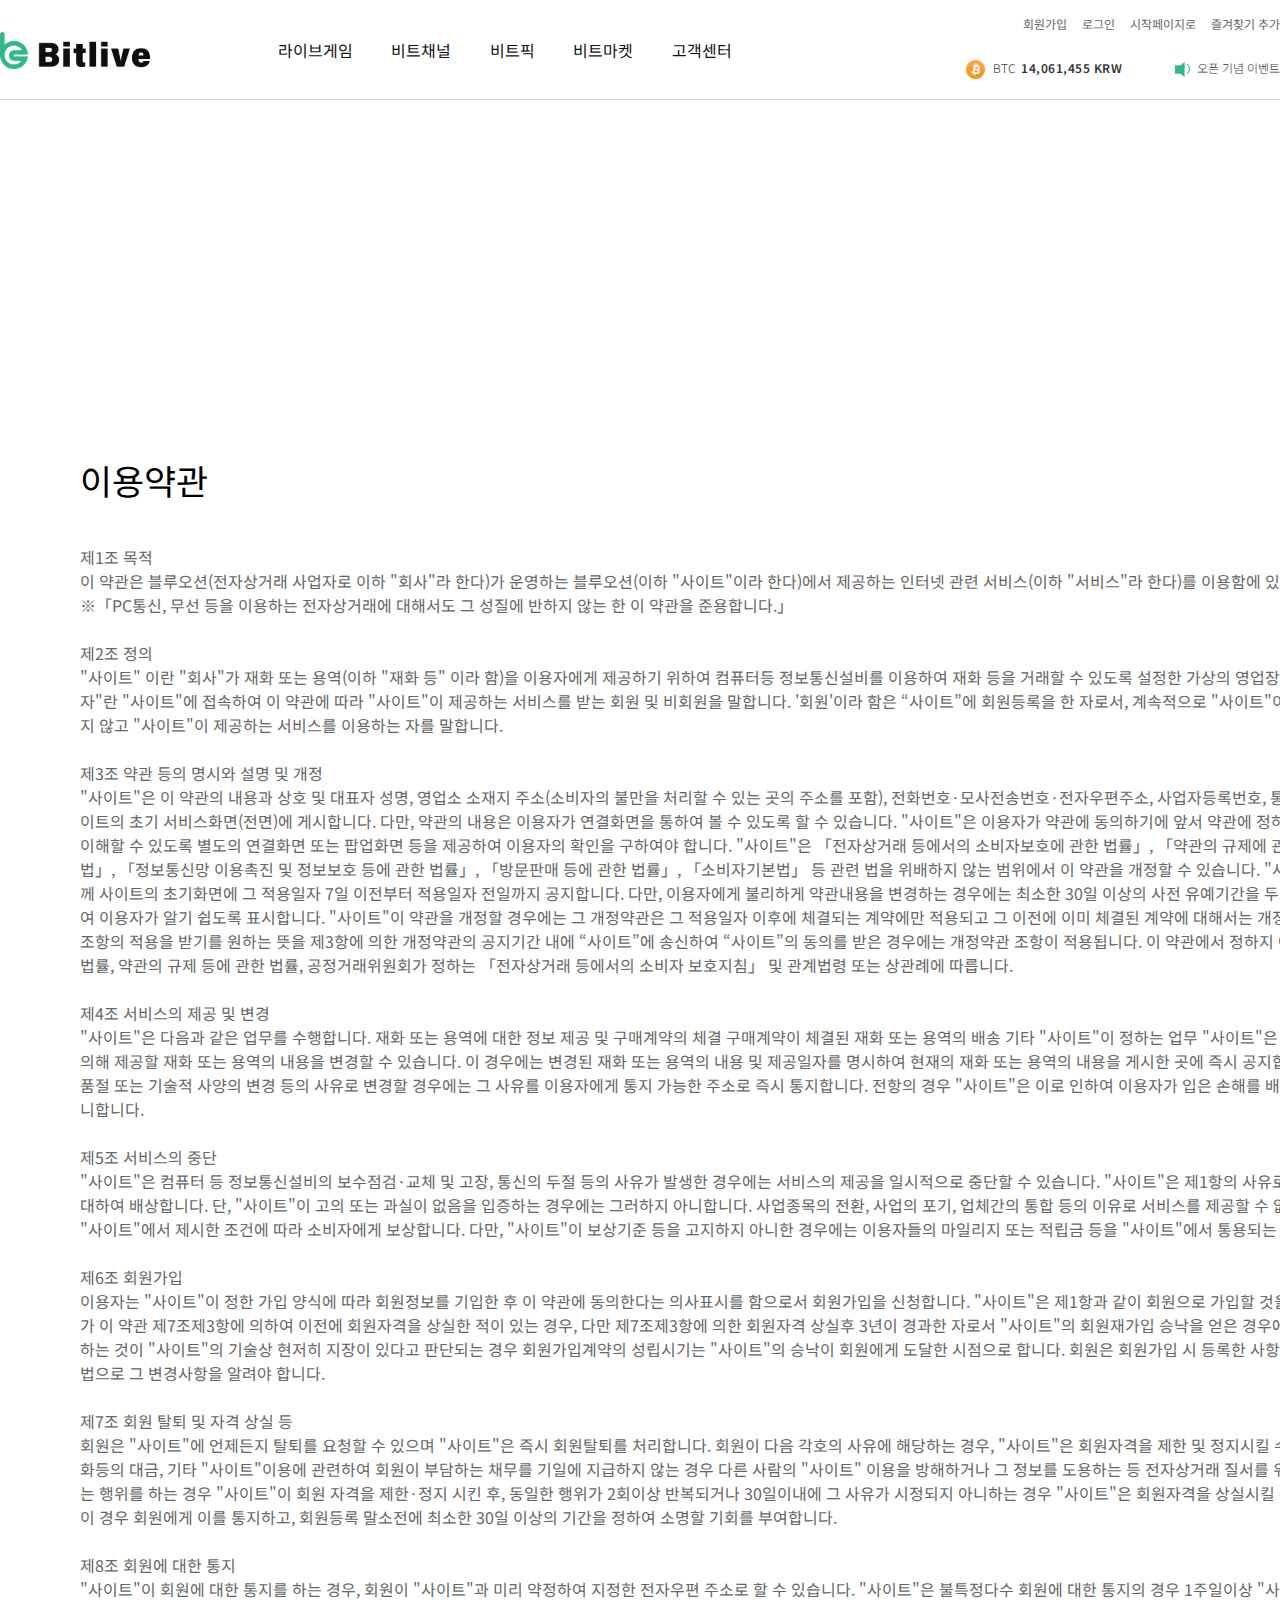
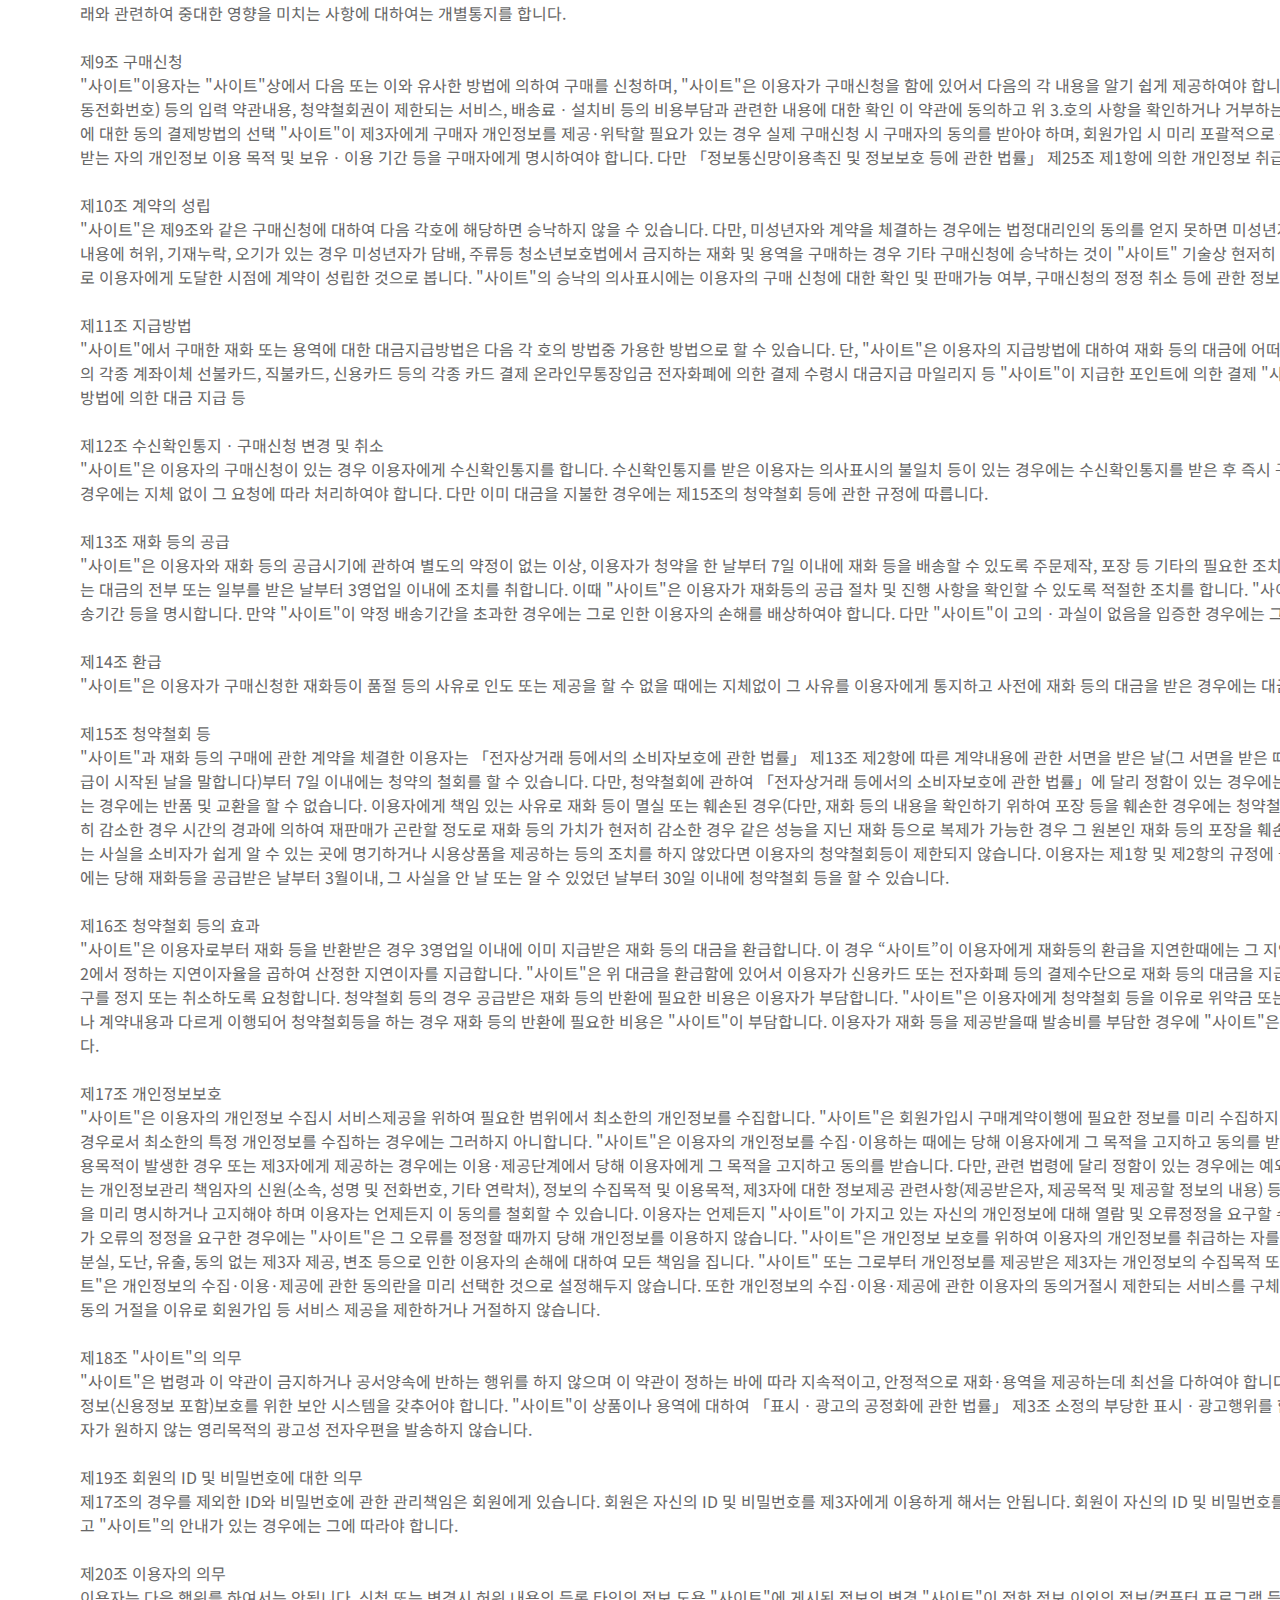
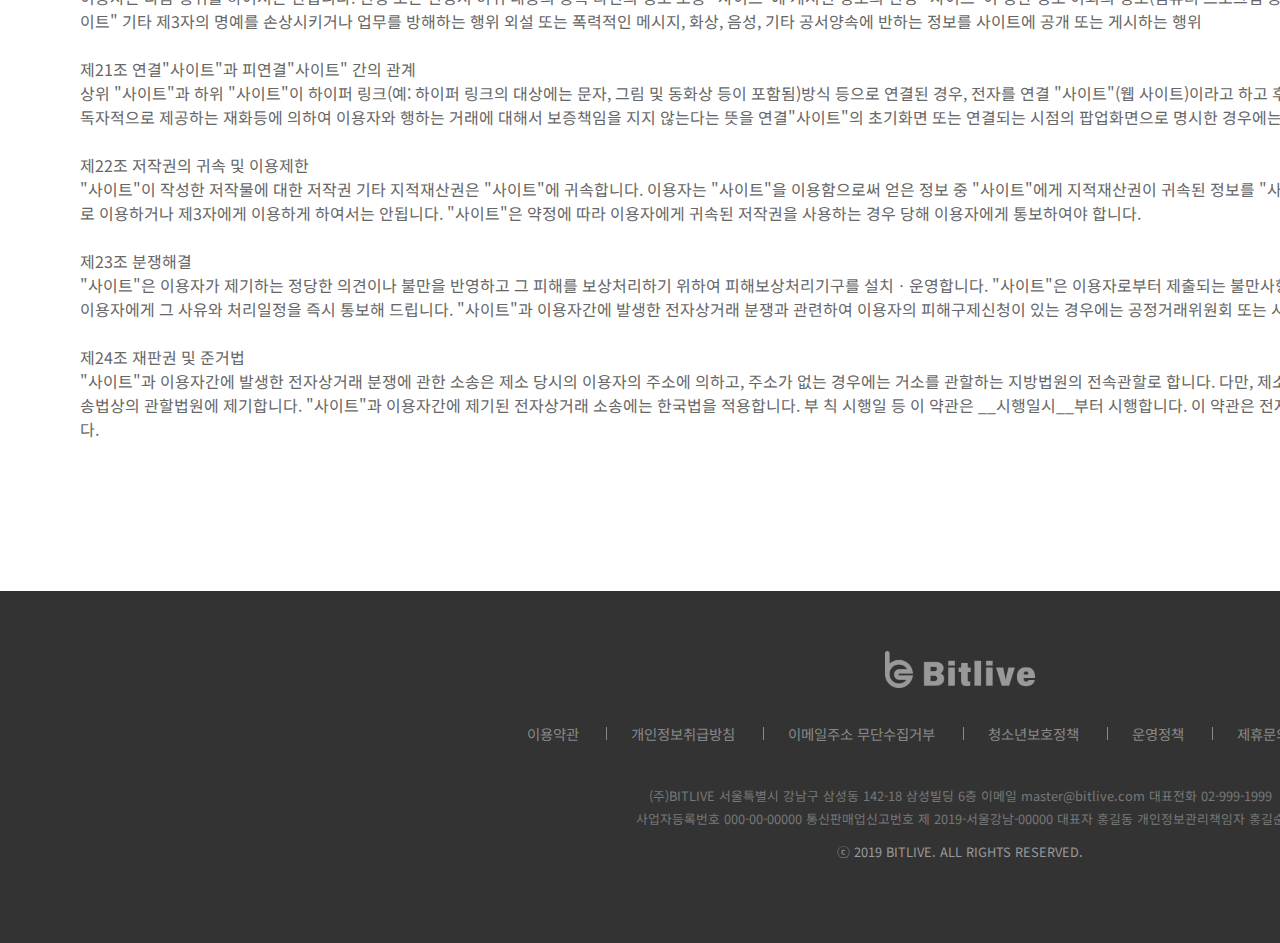
==== sub/term_of_service.html @ e27bcdc2 "add all sub page" ====
<!DOCTYPE html>
<html lang="ko">
<head>
    <meta charset="UTF-8">
    <meta name="viewport" content="width=device-width, initial-scale=1.0">
    <meta http-equiv="X-UA-Compatible" content="ie=edge">
    <title>Bitlive</title>
    <link rel="stylesheet" href="../css/reset.css">
    <link rel="stylesheet" href="../css/style.css">
    <link href="https://fonts.googleapis.com/css?family=Noto+Sans+KR:300,400,500,700,900&display=swap" rel="stylesheet">
    <script src="../js/jquery-3.3.1.min.js"></script>
    <script type="text/javascript" src="../js/slick/slick.min.js"></script>
</head>
<body>
    <div id="wrap">
        <aside>
            <a href="#" class="naver"><img src="../img/ic_naver.png" alt="네이버 카페">공식 카페</a>
            <a href="#" class="youtube"><img src="../img/ic_youtube.png" alt="유튜브">공식 유튜브</a>
            <a href="#" class="kakao"><img src="../img/ic_kakao.png" alt="카카오 플러스 친구">플러스 친구</a>
        </aside>
        <article class="visual sub-visual">
            <div class="header-fix">
                <div class="contents">
                    <header>
                        <div class="header-top clearfix">
                            <div class="gnb-area">
                                <ul>
                                    <li>
                                        <input type="text" placeholder="Search">
                                        <button type="button">
                                            <span class="blind">검색하기</span>
                                        </button>
                                    </li>
                                    <li>
                                        <a href="#">회원가입</a>
                                    </li>
                                    <li>
                                        <a href="#">로그인</a>
                                    </li>
                                    <li>
                                        <a href="#">시작페이지로</a>
                                    </li>
                                    <li>
                                        <a href="#">즐겨찾기 추가</a>
                                    </li>
                                </ul>
                            </div>
                        </div>
                        <div class="clearfix">
                            <h1 class="logo">
                                <a href="#"><span class="blind">Bitlive logo</span></a>
                            </h1>
                            <nav>
                                <ul class="nav-wrap">
                                    <li class="nav-list"> 
                                        <a href="#">라이브게임</a>
                                    </li>
                                    <li class="nav-list">
                                        <a href="#">비트채널</a>
                                    </li>
                                    <li class="nav-list">
                                        <a href="#">비트픽</a>
                                    </li>
                                    <li class="nav-list">
                                        <a href="#">비트마켓</a>
                                    </li>
                                    <li class="nav-list">
                                        <a href="#">고객센터</a>
                                    </li>
                                </ul>
                            </nav>
                            <div class="notice-area">
                                <span>BTC<b>14,061,455 KRW</b></span>
                                <a href="#">오픈 기념 이벤트</a>
                            </div>
                        </div>
                    </header>
                </div>
            </div>
            <h3>이용약관</h3>
        </article>
        <article class="container-btm term-of-service">
            <div class="contents">
                <h3>이용약관</h3>
                <p>
                    <span>
                        제1조 목적
                        <br/> 
                        이 약관은 블루오션(전자상거래 사업자로 이하 "회사"라 한다)가 운영하는 블루오션(이하 "사이트"이라 한다)에서 제공하는 인터넷 관련 서비스(이하 "서비스"라 한다)를 이용함에 있어 사이버 사이트과 이용자의 권리·의무 및 책임사항을 규정함을 목적으로 합니다. 
                        ※「PC통신, 무선 등을 이용하는 전자상거래에 대해서도 그 성질에 반하지 않는 한 이 약관을 준용합니다.」
                        <br/>
                        <br/>
                        제2조 정의
                        <br/> 
                        "사이트" 이란 "회사"가 재화 또는 용역(이하 "재화 등" 이라 함)을 이용자에게 제공하기 위하여 컴퓨터등 정보통신설비를 이용하여 재화 등을 거래할 수 있도록 설정한 가상의 영업장을 말하며, 아울러 사이버사이트을 운영하는 사업자의 의미로도 사용합니다. "이용자"란 "사이트"에 접속하여 이 약관에 따라 "사이트"이 제공하는 서비스를 받는 회원 및 비회원을 말합니다. '회원'이라 함은 “사이트”에 회원등록을 한 자로서, 계속적으로 "사이트"이 제공하는 서비스를 이용할 수 있는 자를 말합니다. '비회원'이라 함은 회원에 가입하지 않고  "사이트"이 제공하는 서비스를 이용하는 자를 말합니다. 
                        <br/>
                        <br/>
                        제3조 약관 등의 명시와 설명 및 개정 
                        <br/> 
                        "사이트"은 이 약관의 내용과 상호 및 대표자 성명, 영업소 소재지 주소(소비자의 불만을 처리할 수 있는 곳의 주소를 포함), 전화번호·모사전송번호·전자우편주소, 사업자등록번호, 통신판매업 신고번호, 개인정보관리책임자 등을 이용자가 쉽게 알 수 있도록 사이버사이트의 초기 서비스화면(전면)에 게시합니다. 다만, 약관의 내용은 이용자가 연결화면을 통하여 볼 수 있도록 할 수 있습니다. "사이트"은 이용자가 약관에 동의하기에 앞서 약관에 정하여져 있는 내용 중 청약철회·배송책임·환불조건 등과 같은 중요한 내용을 이용자가 이해할 수 있도록 별도의 연결화면 또는 팝업화면 등을 제공하여 이용자의 확인을 구하여야 합니다. "사이트"은 「전자상거래 등에서의 소비자보호에 관한 법률」, 「약관의 규제에 관한 법률」, 「전자문서 및 전자거래기본법」, 「전자금융거래법」, 「전자서명법」, 「정보통신망 이용촉진 및 정보보호 등에 관한 법률」, 「방문판매 등에 관한 법률」, 「소비자기본법」 등 관련 법을 위배하지 않는 범위에서 이 약관을 개정할 수 있습니다. "사이트"이 약관을 개정할 경우에는 적용일자 및 개정사유를 명시하여 현행약관과 함께 사이트의 초기화면에 그 적용일자 7일 이전부터 적용일자 전일까지 공지합니다. 다만, 이용자에게 불리하게 약관내용을 변경하는 경우에는 최소한 30일 이상의 사전 유예기간을 두고 공지합니다. 이 경우 "사이트“은 개정 전 내용과 개정 후 내용을 명확하게 비교하여 이용자가 알기 쉽도록 표시합니다. "사이트"이 약관을 개정할 경우에는 그 개정약관은 그 적용일자 이후에 체결되는 계약에만 적용되고 그 이전에 이미 체결된 계약에 대해서는 개정 전의 약관조항이 그대로 적용됩니다. 다만 이미 계약을 체결한 이용자가 개정약관 조항의 적용을 받기를 원하는 뜻을 제3항에 의한 개정약관의 공지기간 내에 “사이트”에 송신하여 “사이트”의 동의를 받은 경우에는 개정약관 조항이 적용됩니다. 이 약관에서 정하지 아니한 사항과 이 약관의 해석에 관하여는 전자상거래 등에서의 소비자보호에 관한 법률, 약관의 규제 등에 관한 법률, 공정거래위원회가 정하는 「전자상거래 등에서의 소비자 보호지침」 및 관계법령 또는 상관례에 따릅니다. 
                        <br/>
                        <br/>
                        제4조 서비스의 제공 및 변경 
                        <br/> 
                        "사이트"은 다음과 같은 업무를 수행합니다. 재화 또는 용역에 대한 정보 제공 및 구매계약의 체결 구매계약이 체결된 재화 또는 용역의 배송 기타 "사이트"이 정하는 업무 "사이트"은 재화 또는 용역의 품절 또는 기술적 사양의 변경 등의 경우에는 장차 체결되는 계약에 의해 제공할 재화 또는 용역의 내용을 변경할 수 있습니다. 이 경우에는 변경된 재화 또는 용역의 내용 및 제공일자를 명시하여 현재의 재화 또는 용역의 내용을 게시한 곳에 즉시 공지합니다. "사이트"이 제공하기로 이용자와 계약을 체결한 서비스의 내용을 재화 등의 품절 또는 기술적 사양의 변경 등의 사유로 변경할 경우에는 그 사유를 이용자에게 통지 가능한 주소로 즉시 통지합니다. 전항의 경우 "사이트"은 이로 인하여 이용자가 입은 손해를 배상합니다. 다만, "사이트"이 고의 또는 과실이 없음을 입증하는 경우에는 그러하지 아니합니다. 
                        <br/>
                        <br/>
                        제5조 서비스의 중단 
                        <br/> 
                        "사이트"은 컴퓨터 등 정보통신설비의 보수점검·교체 및 고장, 통신의 두절 등의 사유가 발생한 경우에는 서비스의 제공을 일시적으로 중단할 수 있습니다. "사이트"은 제1항의 사유로 서비스의 제공이 일시적으로 중단됨으로 인하여 이용자 또는 제3자가 입은 손해에 대하여 배상합니다. 단, "사이트"이 고의 또는 과실이 없음을 입증하는 경우에는 그러하지 아니합니다. 사업종목의 전환, 사업의 포기, 업체간의 통합 등의 이유로 서비스를 제공할 수 없게 되는 경우에는 "사이트"은 제8조에 정한 방법으로 이용자에게 통지하고 당초 "사이트"에서 제시한 조건에 따라 소비자에게 보상합니다. 다만, "사이트"이 보상기준 등을 고지하지 아니한 경우에는 이용자들의 마일리지 또는 적립금 등을 "사이트"에서 통용되는 통화가치에 상응하는 현물 또는 현금으로 이용자에게 지급합니다. 
                        <br/>
                        <br/>
                        제6조 회원가입 
                        <br/> 
                        이용자는 "사이트"이 정한 가입 양식에 따라 회원정보를 기입한 후 이 약관에 동의한다는 의사표시를 함으로서 회원가입을 신청합니다. "사이트"은 제1항과 같이 회원으로 가입할 것을 신청한 이용자 중 다음 각호에 해당하지 않는 한 회원으로 등록합니다. 가입신청자가 이 약관 제7조제3항에 의하여 이전에 회원자격을 상실한 적이 있는 경우, 다만 제7조제3항에 의한 회원자격 상실후 3년이 경과한 자로서 "사이트"의 회원재가입 승낙을 얻은 경우에는 예외로 한다. 등록 내용에 허위, 기재누락, 오기가 있는 경우 기타 회원으로 등록하는 것이 "사이트"의 기술상 현저히 지장이 있다고 판단되는 경우 회원가입계약의 성립시기는 "사이트"의 승낙이 회원에게 도달한 시점으로 합니다. 회원은 회원가입 시 등록한 사항에 변경이 있는 경우, 상당한 기간 이내에 "사이트"에 대하여 회원정보 수정 등의 방법으로 그 변경사항을 알려야 합니다. 
                        <br/>
                        <br/>
                        제7조 회원 탈퇴 및 자격 상실 등 
                        <br/> 
                        회원은 "사이트"에 언제든지 탈퇴를 요청할 수 있으며 "사이트"은 즉시 회원탈퇴를 처리합니다. 회원이 다음 각호의 사유에 해당하는 경우, "사이트"은 회원자격을 제한 및 정지시킬 수 있습니다. 가입 신청시에 허위 내용을 등록한 경우 "사이트"을 이용하여 구입한 재화등의 대금, 기타 "사이트"이용에 관련하여 회원이 부담하는 채무를 기일에 지급하지 않는 경우 다른 사람의 "사이트" 이용을 방해하거나 그 정보를 도용하는 등 전자상거래 질서를 위협하는 경우 "사이트"을 이용하여 법령 또는 이 약관이 금지하거나 공서양속에 반하는 행위를 하는 경우 "사이트"이 회원 자격을 제한·정지 시킨 후, 동일한 행위가 2회이상 반복되거나 30일이내에 그 사유가 시정되지 아니하는 경우 "사이트"은 회원자격을 상실시킬 수 있습니다. "사이트"이 회원자격을 상실시키는 경우에는 회원등록을 말소합니다. 이 경우 회원에게 이를 통지하고, 회원등록 말소전에 최소한 30일 이상의 기간을 정하여 소명할 기회를 부여합니다. 
                        <br/>
                        <br/>
                        제8조 회원에 대한 통지 
                        <br/> 
                        "사이트"이 회원에 대한 통지를 하는 경우, 회원이 "사이트"과 미리 약정하여 지정한 전자우편 주소로 할 수 있습니다. "사이트"은 불특정다수 회원에 대한 통지의 경우 1주일이상 "사이트" 게시판에 게시함으로서 개별 통지에 갈음할 수 있습니다. 다만, 회원 본인의 거래와 관련하여 중대한 영향을 미치는 사항에 대하여는 개별통지를 합니다. 
                        <br/>
                        <br/>
                        제9조 구매신청
                        <br/> 
                        "사이트"이용자는 "사이트"상에서 다음 또는 이와 유사한 방법에 의하여 구매를 신청하며, "사이트"은 이용자가 구매신청을 함에 있어서 다음의 각 내용을 알기 쉽게 제공하여야 합니다. 재화 등의 검색 및 선택 받는 사람의 성명, 주소, 전화번호, 전자우편주소(또는 이동전화번호) 등의 입력 약관내용, 청약철회권이 제한되는 서비스, 배송료ㆍ설치비 등의 비용부담과 관련한 내용에 대한 확인 이 약관에 동의하고 위 3.호의 사항을 확인하거나 거부하는 표시 (예, 마우스 클릭) 재화 등의 구매신청 및 이에 관한 확인 또는 “사이트”의 확인에 대한 동의 결제방법의 선택 "사이트"이 제3자에게 구매자 개인정보를 제공·위탁할 필요가 있는 경우 실제 구매신청 시 구매자의 동의를 받아야 하며, 회원가입 시 미리 포괄적으로 동의를 받지 않습니다. 이 때 "사이트"은 제공되는 개인정보 항목, 제공받는 자, 제공받는 자의 개인정보 이용 목적 및 보유ㆍ이용 기간 등을 구매자에게 명시하여야 합니다. 다만 「정보통신망이용촉진 및 정보보호 등에 관한 법률」 제25조 제1항에 의한 개인정보 취급위탁의 경우 등 관련 법령에 달리 정함이 있는 경우에는 그에 따릅니다. 
                        <br/>
                        <br/>
                        제10조 계약의 성립 
                        <br/> 
                        "사이트"은 제9조와 같은 구매신청에 대하여 다음 각호에 해당하면 승낙하지 않을 수 있습니다. 다만, 미성년자와 계약을 체결하는 경우에는 법정대리인의 동의를 얻지 못하면 미성년자 본인 또는 법정대리인이 계약을 취소할 수 있다는 내용을 고지하여야 합니다. 신청 내용에 허위, 기재누락, 오기가 있는 경우 미성년자가 담배, 주류등 청소년보호법에서 금지하는 재화 및 용역을 구매하는 경우 기타 구매신청에 승낙하는 것이 "사이트" 기술상 현저히 지장이 있다고 판단하는 경우 "사이트"의 승낙이 제12조제1항의 수신확인통지형태로 이용자에게 도달한 시점에 계약이 성립한 것으로 봅니다. "사이트"의 승낙의 의사표시에는 이용자의 구매 신청에 대한 확인 및 판매가능 여부, 구매신청의 정정 취소 등에 관한 정보등을 포함하여야 합니다. 
                        <br/>
                        <br/>
                        제11조 지급방법 
                        <br/> 
                        "사이트"에서 구매한 재화 또는 용역에 대한 대금지급방법은 다음 각 호의 방법중 가용한 방법으로 할 수 있습니다. 단, "사이트"은 이용자의 지급방법에 대하여 재화 등의 대금에 어떠한 명목의 수수료도 추가하여 징수할 수 없습니다. 폰뱅킹, 인터넷뱅킹, 메일 뱅킹 등의 각종 계좌이체 선불카드, 직불카드, 신용카드 등의 각종 카드 결제 온라인무통장입금 전자화폐에 의한 결제 수령시 대금지급 마일리지 등 "사이트"이 지급한 포인트에 의한 결제 "사이트"과 계약을 맺었거나 "사이트"이 인정한 상품권에 의한 결제 기타 전자적 지급 방법에 의한 대금 지급 등 
                        <br/>
                        <br/>
                        제12조 수신확인통지ㆍ구매신청 변경 및 취소 
                        <br/> 
                        "사이트"은 이용자의 구매신청이 있는 경우 이용자에게 수신확인통지를 합니다. 수신확인통지를 받은 이용자는 의사표시의 불일치 등이 있는 경우에는 수신확인통지를 받은 후 즉시 구매신청 변경 및 취소를 요청할 수 있고 "사이트"은 배송 전에 이용자의 요청이 있는 경우에는 지체 없이 그 요청에 따라 처리하여야 합니다. 다만 이미 대금을 지불한 경우에는 제15조의 청약철회 등에 관한 규정에 따릅니다. 
                        <br/>
                        <br/>
                        제13조 재화 등의 공급 
                        <br/> 
                        "사이트"은 이용자와 재화 등의 공급시기에 관하여 별도의 약정이 없는 이상, 이용자가 청약을 한 날부터 7일 이내에 재화 등을 배송할 수 있도록 주문제작, 포장 등 기타의 필요한 조치를 취합니다. 다만, "사이트"이 이미 재화 등의 대금의 전부 또는 일부를 받은 경우에는 대금의 전부 또는 일부를 받은 날부터 3영업일 이내에 조치를 취합니다. 이때 "사이트"은 이용자가 재화등의 공급 절차 및 진행 사항을 확인할 수 있도록 적절한 조치를 합니다. "사이트"은 이용자가 구매한 재화에 대해 배송수단, 수단별 배송비용 부담자, 수단별 배송기간 등을 명시합니다. 만약 "사이트"이 약정 배송기간을 초과한 경우에는 그로 인한 이용자의 손해를 배상하여야 합니다. 다만 "사이트"이 고의ㆍ과실이 없음을 입증한 경우에는 그러하지 아니합니다. 
                        <br/>
                        <br/>
                        제14조 환급
                        <br/> 
                        "사이트"은 이용자가 구매신청한 재화등이 품절 등의 사유로 인도 또는 제공을 할 수 없을 때에는 지체없이 그 사유를 이용자에게 통지하고 사전에 재화 등의 대금을 받은 경우에는 대금을 받은 날부터 3영업일 이내에 환급하거나 환급에 필요한 조치를 취합니다. 
                        <br/>
                        <br/>
                        제15조 청약철회 등 
                        <br/> 
                        "사이트"과 재화 등의 구매에 관한 계약을 체결한 이용자는 「전자상거래 등에서의 소비자보호에 관한 법률」 제13조 제2항에 따른 계약내용에 관한 서면을 받은 날(그 서면을 받은 때보다 재화 등의 공급이 늦게 이루어진 경우에는 재화 등을 공급받거나 재화 등의 공급이 시작된 날을 말합니다)부터 7일 이내에는 청약의 철회를 할 수 있습니다. 다만, 청약철회에 관하여 「전자상거래 등에서의 소비자보호에 관한 법률」에 달리 정함이 있는 경우에는 동 법 규정에 따릅니다. 이용자는 재화등을 배송받은 경우 다음 각호의 1에 해당하는 경우에는 반품 및 교환을 할 수 없습니다. 이용자에게 책임 있는 사유로 재화 등이 멸실 또는 훼손된 경우(다만, 재화 등의 내용을 확인하기 위하여 포장 등을 훼손한 경우에는 청약철회를 할 수 있습니다) 이용자의 사용 또는 일부 소비에 의하여 재화 등의 가치가 현저히 감소한 경우 시간의 경과에 의하여 재판매가 곤란할 정도로 재화 등의 가치가 현저히 감소한 경우 같은 성능을 지닌 재화 등으로 복제가 가능한 경우 그 원본인 재화 등의 포장을 훼손한 경우 제2항제2호 내지 제4호의 경우에 "사이트"이 사전에 청약철회 등이 제한되는 사실을 소비자가 쉽게 알 수 있는 곳에 명기하거나 시용상품을 제공하는 등의 조치를 하지 않았다면 이용자의 청약철회등이 제한되지 않습니다. 이용자는 제1항 및 제2항의 규정에 불구하고 재화등의 내용이 표시·광고 내용과 다르거나 계약내용과 다르게 이행된 때에는 당해 재화등을 공급받은 날부터 3월이내, 그 사실을 안 날 또는 알 수 있었던 날부터 30일 이내에 청약철회 등을 할 수 있습니다. 
                        <br/>
                        <br/>
                        제16조 청약철회 등의 효과 
                        <br/> 
                        "사이트"은 이용자로부터 재화 등을 반환받은 경우 3영업일 이내에 이미 지급받은 재화 등의 대금을 환급합니다. 이 경우 “사이트”이 이용자에게 재화등의 환급을 지연한때에는 그 지연기간에 대하여 「전자상거래 등에서의 소비자보호에 관한 법률 시행령」제21조의2에서 정하는 지연이자율을 곱하여 산정한 지연이자를 지급합니다. "사이트"은 위 대금을 환급함에 있어서 이용자가 신용카드 또는 전자화폐 등의 결제수단으로 재화 등의 대금을 지급한 때에는 지체없이 당해 결제수단을 제공한 사업자로 하여금 재화 등의 대금의 청구를 정지 또는 취소하도록 요청합니다. 청약철회 등의 경우 공급받은 재화 등의 반환에 필요한 비용은 이용자가 부담합니다. "사이트"은 이용자에게 청약철회 등을 이유로 위약금 또는 손해배상을 청구하지 않습니다. 다만 재화 등의 내용이 표시ㆍ광고 내용과 다르거나 계약내용과 다르게 이행되어 청약철회등을 하는 경우 재화 등의 반환에 필요한 비용은 "사이트"이 부담합니다. 이용자가 재화 등을 제공받을때 발송비를 부담한 경우에 "사이트"은 청약철회시 그 비용을 누가 부담하는지를 이용자가 알기 쉽도록 명확하게 표시합니다. 
                        <br/>
                        <br/>
                        제17조 개인정보보호 
                        <br/> 
                        "사이트"은 이용자의 개인정보 수집시 서비스제공을 위하여 필요한 범위에서 최소한의 개인정보를 수집합니다. "사이트"은 회원가입시 구매계약이행에 필요한 정보를 미리 수집하지 않습니다. 다만, 관련 법령상 의무이행을 위하여 구매계약 이전에 본인확인이 필요한 경우로서 최소한의 특정 개인정보를 수집하는 경우에는 그러하지 아니합니다. "사이트"은 이용자의 개인정보를 수집·이용하는 때에는 당해 이용자에게 그 목적을 고지하고 동의를 받습니다. "사이트"은 수집된 개인정보를 목적외의 용도로 이용할 수 없으며, 새로운 이용목적이 발생한 경우 또는 제3자에게 제공하는 경우에는 이용·제공단계에서 당해 이용자에게 그 목적을 고지하고 동의를 받습니다. 다만, 관련 법령에 달리 정함이 있는 경우에는 예외로 합니다. "사이트"이 제3항과 제4항에 의해 이용자의 동의를 받아야 하는 경우에는 개인정보관리 책임자의 신원(소속, 성명 및 전화번호, 기타 연락처), 정보의 수집목적 및 이용목적, 제3자에 대한 정보제공 관련사항(제공받은자, 제공목적 및 제공할 정보의 내용) 등 「정보통신망 이용촉진 및 정보보호 등에 관한 법률」 제22조제2항이 규정한 사항을 미리 명시하거나 고지해야 하며 이용자는 언제든지 이 동의를 철회할 수 있습니다. 이용자는 언제든지 "사이트"이 가지고 있는 자신의 개인정보에 대해 열람 및 오류정정을 요구할 수 있으며 "사이트"은 이에 대해 지체 없이 필요한 조치를 취할 의무를 집니다. 이용자가 오류의 정정을 요구한 경우에는 "사이트"은 그 오류를 정정할 때까지 당해 개인정보를 이용하지 않습니다. "사이트"은 개인정보 보호를 위하여 이용자의 개인정보를 취급하는 자를 최소한으로 제한하여야 하며 신용카드, 은행계좌 등을 포함한 이용자의 개인정보의 분실, 도난, 유출, 동의 없는 제3자 제공, 변조 등으로 인한 이용자의 손해에 대하여 모든 책임을 집니다. "사이트" 또는 그로부터 개인정보를 제공받은 제3자는 개인정보의 수집목적 또는 제공받은 목적을 달성한 때에는 당해 개인정보를 지체 없이 파기합니다. "사이트"은 개인정보의 수집·이용·제공에 관한 동의란을 미리 선택한 것으로 설정해두지 않습니다. 또한 개인정보의 수집·이용·제공에 관한 이용자의 동의거절시 제한되는 서비스를 구체적으로 명시하고, 필수수집항목이 아닌 개인정보의 수집·이용·제공에 관한 이용자의 동의 거절을 이유로 회원가입 등 서비스 제공을 제한하거나 거절하지 않습니다. 
                        <br/>
                        <br/>
                        제18조 "사이트"의 의무 
                        <br/> 
                        "사이트"은 법령과 이 약관이 금지하거나 공서양속에 반하는 행위를 하지 않으며 이 약관이 정하는 바에 따라 지속적이고, 안정적으로 재화·용역을 제공하는데 최선을 다하여야 합니다. "사이트"은 이용자가 안전하게 인터넷 서비스를 이용할 수 있도록 이용자의 개인정보(신용정보 포함)보호를 위한 보안 시스템을 갖추어야 합니다. "사이트"이 상품이나 용역에 대하여 「표시ㆍ광고의 공정화에 관한 법률」 제3조 소정의 부당한 표시ㆍ광고행위를 함으로써 이용자가 손해를 입은 때에는 이를 배상할 책임을 집니다. "사이트"은 이용자가 원하지 않는 영리목적의 광고성 전자우편을 발송하지 않습니다. 
                        <br/>
                        <br/>
                        제19조 회원의 ID 및 비밀번호에 대한 의무 
                        <br/> 
                        제17조의 경우를 제외한 ID와 비밀번호에 관한 관리책임은 회원에게 있습니다. 회원은 자신의 ID 및 비밀번호를 제3자에게 이용하게 해서는 안됩니다. 회원이 자신의 ID 및 비밀번호를 도난당하거나 제3자가 사용하고 있음을 인지한 경우에는 바로 "사이트"에 통보하고 "사이트"의 안내가 있는 경우에는 그에 따라야 합니다. 
                        <br/>
                        <br/>
                        제20조 이용자의 의무 
                        <br/> 
                        이용자는 다음 행위를 하여서는 안됩니다. 신청 또는 변경시 허위 내용의 등록 타인의 정보 도용 "사이트"에 게시된 정보의 변경 "사이트"이 정한 정보 이외의 정보(컴퓨터 프로그램 등) 등의 송신 또는 게시 "사이트" 기타 제3자의 저작권 등 지적재산권에 대한 침해 "사이트" 기타 제3자의 명예를 손상시키거나 업무를 방해하는 행위 외설 또는 폭력적인 메시지, 화상, 음성, 기타 공서양속에 반하는 정보를 사이트에 공개 또는 게시하는 행위 
                        <br/>
                        <br/>
                        제21조 연결"사이트"과 피연결"사이트" 간의 관계 
                        <br/> 
                        상위 "사이트"과 하위 "사이트"이 하이퍼 링크(예: 하이퍼 링크의 대상에는 문자, 그림 및 동화상 등이 포함됨)방식 등으로 연결된 경우, 전자를 연결 "사이트"(웹 사이트)이라고 하고 후자를 피연결 "사이트"(웹사이트)이라고 합니다. 연결"사이트"은 피연결"사이트"이 독자적으로 제공하는 재화등에 의하여 이용자와 행하는 거래에 대해서 보증책임을 지지 않는다는 뜻을 연결"사이트"의 초기화면 또는 연결되는 시점의 팝업화면으로 명시한 경우에는 그 거래에 대한 보증책임을 지지 않습니다. 
                        <br/>
                        <br/>
                        제22조 저작권의 귀속 및 이용제한 
                        <br/> 
                        "사이트"이 작성한 저작물에 대한 저작권 기타 지적재산권은 "사이트"에 귀속합니다. 이용자는 "사이트"을 이용함으로써 얻은 정보 중 "사이트"에게 지적재산권이 귀속된 정보를 "사이트"의 사전 승낙없이 복제, 송신, 출판, 배포, 방송 기타 방법에 의하여 영리목적으로 이용하거나 제3자에게 이용하게 하여서는 안됩니다. "사이트"은 약정에 따라 이용자에게 귀속된 저작권을 사용하는 경우 당해 이용자에게 통보하여야 합니다. 
                        <br/>
                        <br/>
                        제23조 분쟁해결 
                        <br/> 
                        "사이트"은 이용자가 제기하는 정당한 의견이나 불만을 반영하고 그 피해를 보상처리하기 위하여 피해보상처리기구를 설치ㆍ운영합니다. "사이트"은 이용자로부터 제출되는 불만사항 및 의견은 우선적으로 그 사항을 처리합니다. 다만, 신속한 처리가 곤란한 경우에는 이용자에게 그 사유와 처리일정을 즉시 통보해 드립니다. "사이트"과 이용자간에 발생한 전자상거래 분쟁과 관련하여 이용자의 피해구제신청이 있는 경우에는 공정거래위원회 또는 시ㆍ도지사가 의뢰하는 분쟁조정기관의 조정에 따를 수 있습니다. 
                        <br/>
                        <br/>
                        제24조 재판권 및 준거법 
                        <br/> 
                        "사이트"과 이용자간에 발생한 전자상거래 분쟁에 관한 소송은 제소 당시의 이용자의 주소에 의하고, 주소가 없는 경우에는 거소를 관할하는 지방법원의 전속관할로 합니다. 다만, 제소 당시 이용자의 주소 또는 거소가 분명하지 않거나 외국 거주자의 경우에는 민사소송법상의 관할법원에 제기합니다. "사이트"과 이용자간에 제기된 전자상거래 소송에는 한국법을 적용합니다. 부 칙 시행일 등 이 약관은 __시행일시__부터 시행합니다. 이 약관은 전자상거래(인터넷사이버사이트) 표준약관 제10023호(2014. 9. 19. 개정)를 준수합니다.
                    </span>
                </p>
            </div>
        </article>
        <footer>
            <div class="contents">
                <h2 class="footer-logo">
                    <a href="#"><span class="blind">Bitlive</span></a>
                </h2>
                <ul>
                    <li>
                        <a href="#">이용약관</a>
                    </li>
                    <li>
                        <a href="#">개인정보취급방침</a>
                    </li>
                    <li>
                        <a href="#">이메일주소 무단수집거부</a>
                    </li>
                    <li>
                        <a href="#">청소년보호정책</a>
                    </li>
                    <li>
                        <a href="#">운영정책</a>
                    </li>
                    <li>
                        <a href="#">제휴문의</a>
                    </li>
                    <li>
                        <a href="#">고객센터</a>
                    </li>
                </ul>
                <address>
                    <p>(주)BITLIVE     서울특별시 강남구 삼성동 142-18 삼성빌딩 6층     이메일 master@bitlive.com     대표전화 02-999-1999</p>
                    <p>사업자등록번호 000-00-00000     통신판매업신고번호 제 2019-서울강남-00000     대표자 홍길동     개인정보관리책임자 홍길순</p>
                    <p class="copyright">ⓒ 2019 BITLIVE. ALL RIGHTS RESERVED.</p>
                </address>
            </div>
        </footer>
    </div><!-- wrap -->
<script src="../js/script.js"></script>
</body>
</html>
---- css/style.css ----
#wrap {
    margin: 0 auto;
    max-width: 1920;
    min-width: 1920px;
    height: 100%;
}
#file {
    position: absolute;
    width: 1px;
    height: 1px;
    padding: 0;
    margin: -1px;
    overflow: hidden;
    clip:rect(0,0,0,0);
    border: 0;
}
/* scrollbar */
::-webkit-scrollbar {width: 8px; height: 12px;  }
::-webkit-scrollbar-button:start:decrement, 
::-webkit-scrollbar-button:end:increment {display: none; width: 12px;height: 12px; background: url() rgba(0,0,0,.05);}
::-webkit-scrollbar-thumb {  background: rgba(0,0,0,.1);  }

/* modal */
.modal {
    display: none;
    position: absolute;
    padding: 35px 40px 40px;
    top: 50%;
    left: 50%;
    width: 480px;
    text-align: center;
    background-color: #fff;
    border-radius: 10px;
    webkit-transform: translate(-50%, -50%);
    -ms-transform: translate(-50%, -50%);
    -moz-transform: translate(-50%, -50%);
    -o-transform: translate(-50%, -50%);
    transform: translate(-50%, -50%);
    z-index: 9999;
}
.modal h3 {
    font-size: 1.2rem;
    font-weight: 900;  
}
.modal h3 img {
    display: inline-block;
    margin-right: 10px;
    width: 100px;
    height: 25px;
    vertical-align: top;
}
.modal .tabs {
    margin: 15px 0 25px;
    border-bottom: 1px solid #dfdfdf;
}
.modal .tab-link {
    float: left;
    padding: 7px 10px;
    color: #999;
}
.modal .tab-link.active {
    color: #2fb987;
    border-bottom: 3px solid #2fb987;
}
.modal .modal-contents {
    display: none;
}
.modal .modal-contents.active {
    display: block;
}
.modal .input-title {
    font-size: 0.9rem;
    text-align: left;
}
.modal input {
    margin: 10px 0 15px;
    padding: 10px;
    width: 100%;
    height: 35px;
    color: #666;
    font-weight: 300;
    border: 1px solid #dfdfdf;
    border-radius: 3px;
}
.modal input.active {
    border-color: #2fb987;
}
.modal input[type="number"] {
    width: 20%;
}
.modal input[type="number"].month {
    margin: 0 2%;
    width: 56%;
}
.modal .password-area {
    position: relative;
}
.modal .eye {
    position: absolute;
    top: 20px;
    right: 10px;
    display: block;
    width: 19px;
    height: 14px;
    cursor: pointer;
    background-image: url(../img/ic_security.png);
    background-size: cover;
}
.modal .eye.active {
    background-image: url(../img/ic_security_active.png);
}
.modal .text {
    font-size: 0.9rem;
    color: #2fb987;
    font-weight: 500;
}
.modal .btn {
    margin-top: 15px;
    width: 100%;
    height: 40px;
    color: #999;
    background-color: #f2f2f2;
    border-radius: 3px;
}
.modal .btn.active {
    color: #fff;
    background-color: #2fb987;
}
.modal .birth-area {
    font-size: 0;
}
.modal span {
    font-size: 0.9rem;
    color: #666;
}
/* aisde */
aside {
    display: none;
    position: fixed;
    top: 30%;
    right: 30px;
    box-shadow: 3px 3px 12px 3px rgba(0,13,57,0.1);
    z-index: 9998;
}
aside a {
    display: block;
    padding-top: 32px;
    width: 120px;
    height: 120px;
    color: #333;
    font-size: 0.88rem;
    font-weight: 500;
    text-align: center;
    background-color: #fff;
}
aside img {
    display: block;
    margin: 0 auto 5px;
    width: 34px;
    height: 34px;
}
aside .naver {
    color: #fff;
    background-color:#00c73c;
}
aside .youtube {
    color: #333;
}
aside .youtube img {
    width: 44px;
    height: 31px;
}
aside .kakao {
    background-color: #ffe900;
}
aside .kakao img {
    width: 46px;
    height: 43px;
}

/* page area*/
.page-area {
    color: #999;
    text-align: center;
}
.page-area a+a {
    margin-left: 40px;
}
.page-area a.active {
    color: #2fb987;
}
.page-area a.prev {
    display: inline-block;
    width: 9px;
    height: 17px;
    background-image: url(../img/page_prev.png);
    vertical-align: middle;
}
.page-area a.next {
    display: inline-block;
    width: 9px;
    height: 17px;
    background-image: url(../img/page_next.png);
    vertical-align: middle;
}
/* visual */
.header-fix {
    position: fixed;
    width: 100%;
    height: 100px;
    border-bottom: 1px solid #d8d8d8;
    z-index: 10000;
}
.header-fix .contents {
    width: 100%;
}
.header-fix.active {
    background-color: #fff;
}
.visual {
    width: 100%;
    height: 600px;
    background-image: url(../img/visual_bg.png);
    background-size: cover;
}
.visual header {
    width: 100%;
    height: 100px;
}
.visual header .header-top {
    height: 32px;
}
.visual header .header-top .gnb-area {
    float: right;
    margin-top: 15px;
}
.visual header .header-top .gnb-area ul {
    font-size: 0;
}
.visual header .header-top .gnb-area li {
    position: relative;
    display: inline-block;
    color: #666;
    font-size: 0.75rem;
}
.visual header .header-top .gnb-area li input[type="text"] {
    display: none;
    padding: 5px;
    width: 153px;
    border: 0;
    border-bottom: 1px solid #999;
    background-color: transparent;
}
.visual header .header-top .gnb-area li button {
    display: none;
    position: absolute;
    top: 6px;
    right: 5px;
    width: 15px;
    height: 16px;
    background-image: url(../img/ic_search.png);
    background-size: cover;
}
.visual header .header-top .gnb-area li img {
    position: absolute;
    top: 4px;
    right: 0;
    width: 15px;
    height: 16px;
}
.visual header .header-top .gnb-area li+li {
    margin-left: 15px;
}
.visual header .logo {
    float: left;
    width: 150px;
    height: 37px;
    background-image: url(../img/logo.png);
    background-size: cover;
}
.visual header .logo a {
    display: block;
    width: 100%;
    height: 100%;
}
.visual header nav {
    float: left;
    position: relative;
    left: 25%;
    width: 560px;
    font-weight: bold;
}
.visual header nav .nav-wrap {
    font-size: 0;
}
.visual header nav .nav-wrap .nav-list {
    display: inline-block;
    font-size: 1rem;
}
.visual header nav .nav-wrap .nav-list a {
    color: #111;
    line-height: 37px;
}
.visual header nav .nav-wrap .nav-list+.nav-list {
    margin-left: 3vw;
}
.visual header .notice-area {
    position: absolute;
    bottom: 20px;
    right: 0;
    color: #333;
    font-size: 0.75rem;
    font-weight: 300;
}
.visual header .notice-area span {
    font-weight: 300;
}
.visual header .notice-area span::before {
    content: '';
    display: inline-block;
    margin-right: 7px;
    width: 20px;
    height: 20px;
    background-image: url(../img/ic_bit.png);
    background-size: cover;
    vertical-align: middle;
}
.visual header .notice-area a {
    margin-left: 50px;
    font-weight: 300;
}
.visual header .notice-area a::before {
    content: '';
    display: inline-block;
    margin-right: 7px;
    width: 15px;
    height: 15px;
    background-image: url(../img/ic_notice.png);
    background-size: cover;
    vertical-align: sub;
}
.visual header .notice-area b {
    margin-left: 5px;
    font-weight: 600;
    letter-spacing: 0.5px;
}


/* container */
.container {
    position: relative;
    margin-top: -100px;
    padding: 50px 0 80px;
    border-bottom: 1px solid #d8d8d8;
}
.container .slide-area {
    padding: 0 85px;
}
.container .slide-area ul {
    font-size: 0;
}
.container .slide-area li {
    position: relative;
    display: inline-block;
    padding-top: 40px;
    width: 210px;
    height: 220px;
    font-size: 1rem;
    text-align: center;
    background-color: #fff;
    border-radius: 10px;
    box-shadow: 3px 3px 12px 3px rgba(0,13,57,0.1);
    vertical-align: bottom;
}
.container .slide-area li:hover {
    border: 1px solid #2fb987;
}
.container .slide-area li:hover span {
    color: #2fb987;
    font-weight: 500;
}
.container .slide-area li a {
    display: block;
    width: 100%;
    height: 100%;
}
.container .slide-area .upbit {
    padding-top: 50px;
}
.container .slide-area .bithumb img {
    width: 66px;
    height: 76px;
}
.container .slide-area .powerball img {
    width: 74px;
    height: 79px;
}
.container .slide-area li+li {
    margin-left: 20px;
}
.container .slide-area li img {
    width: 83px;
    height: 68px;
    margin: 0 auto;
}
.container .slide-area li span {
    position: absolute;
    left: 0;
    bottom: 0;
    display: block;
    padding: 16px 0;
    width: 100%;
    color: #666;
    line-height: 1.2;
    background-color: #f6f6f6;
    border-bottom-left-radius: 10px;
    border-bottom-right-radius: 10px;
}
.container .slide-area li .icon {
    position: absolute;
    top: 15px;
    right: 15px;
    width: 37px;
    height: 37px;
    color: #fff;
    font-weight: bold;
    line-height: 37px;
    background-color: #2fb987;
    border-radius: 50%;
}
.container .slide-area li .orange {
    background-color: #fd7e02;
}
.container .gamerank-area {
    margin-top: 40px;
    padding: 0 60px;
    width: 100%;
    height: 100px;
    background-image: url(../img/gamerank_bg.png);
    background-size: cover;
}
.container .gamerank-area h3 {
    float: left;
    margin: 32px 100px 0 0;
    width: 267px;
    height: 36px;
    font-size: 40px;
    font-weight: bold;
    background-image: url(../img/ic_gamerank.png);
    background-size: cover;
}
.container .gamerank-area .point {
    color: #2fb987;
}
.container .gamerank-area div {
    float: left;
    width: 1190px;
    overflow: hidden;
}
.container .gamerank-area ul {
    float: left;   
    padding: 0 10px;
    overflow: hidden;
}
.container .gamerank-area li {
    position: relative;
    display: inline-block;
    margin: 20px 0;
    padding-left: 70px;
    width: 264px;
    height: 60px;
    color: #333;
    font-size: 1.1rem;
    background-color: #fff;
    border-radius: 30px;
    box-shadow: 3px 3px 12px 3px rgba(0,13,57,0.1);
    vertical-align: bottom;
}
.container .gamerank-area li:hover {
    border: 1px solid #2fb987;
}
.container .gamerank-area li+li {
    margin-left: 30px;
}
.container .gamerank-area li a {
    display: block;
    line-height: 60px;
}
.container .gamerank-area li .num {
    position: absolute;
    display: block;
    top: 7px;
    left: 7px;
    width: 46px;
    height: 46px;
    color: #fff;
    font-size: 1.5rem;
    text-align: center;
    line-height: 46px;
    background-color: #2fb987;
    border-radius: 50%;
    
}
.container-btm {
    position: relative;
}
.fix-area {
    position: absolute;
    top: 0;
    left: 0;
    width: 370px;
    height: 100%;
    padding: 60px 60px 0 0;
    border-right: 1px solid #d8d8d8;
}
.fix-area .login-ok .profile-area .profile-info {
    float: left;
    margin-left: 25px;
    font-size: 0.85rem;
    
}
.fix-area .login-ok .profile-area .profile-info .level {
    position: relative;
    margin-bottom: 5px;
    width: 85px;
    height: 20px;
    color: #2fb987;
    font-size: 0.75rem;
    font-weight: 500;
    text-indent: 40px;
    border: 1px solid #2fb987;
    border-radius: 10px;
    
}
.fix-area .login-ok .profile-area .profile-info .level::before {
    content: 'Lv.4';
    position: absolute;
    top: 0;
    left: 0;
    display: block;
    width: 35px;
    height: 100%;
    color: #fff;
    text-indent: 5px;
    background-color: #2fb987;
    border-radius: 10px;
    
}
.fix-area .login-ok .profile-area .profile-info p {
    font-weight: 600;
    
}
.fix-area .login-ok .profile-area .profile-info .point span+span {
    margin-left: 11px;
}
.fix-area .login-ok .profile-area .profile-info .point span {
    color: #666;
    font-size: 0.7rem;
}
.fix-area .login-ok .profile-area .profile-info .point .orange {
    margin-left: 7px;
    color: #fd7e02;
    font-weight: 600;
}
.fix-area .login-ok .profile-area img {
    float: left;
    width: 90px;
    height: 90px;
    
}
.fix-area .login-ok .profile-area .gnb {
    margin-top: 5px;
    border-top: 1px solid #dfdfdf;
    
}
.fix-area .login-ok .profile-area .gnb img {
    float: none;
    display: inline-block;
    margin-right: 3px;
    width: 12px;
    height: 12px;
    vertical-align: middle;
    
}
.fix-area .login-ok .profile-area .gnb img:nth-of-type(2) {
    margin-left: 7px;
    width: 15px;
    height: 11px;
    
}
.fix-area .login-ok .profile-area .gnb img:nth-of-type(3) {
    margin-left: 9px;
    width: 11px;
    height: 12px;
    
}
.fix-area .login-ok .profile-area .gnb span {
    color:#666;
    font-size: 0.7rem;
    
}
.fix-area .login-ok .profile-area button {
    margin-top: 25px;
    width: 100%;
    height: 50px;
    color: #666;
    font-size: 0.9rem;
    background-color: #f6f6f6;
    border-radius: 10px;
    
}
.fix-area .chat-area{
    margin-top: 50px;
    border-radius: 10px;
    box-shadow: 3px 3px 12px 3px rgba(0,13,57,0.1);

}
.fix-area .chat-area .chat-head {
    padding: 0 40px;
    width: 100%;
    height: 90px;
    background-color: #2fb987;
    border-top-left-radius: 10px;
    border-top-right-radius: 10px;

}
.fix-area .chat-area .chat-head span {
    color: #fff;
    font-size: 1.2rem;
    font-weight: 500;
    line-height: 90px;
}
.fix-area .chat-area .chat-head .view {
    float: right;
    font-size: 0.9rem;
    font-weight: 400;
}
.fix-area .chat-area .chat-head .view::before {
    content: '';
    display: inline-block;
    margin-right: 5px;
    width: 12px;
    height: 12px;
    background-image: url(../img/ic_view.png);
    background-size: cover;
}
.fix-area .chat-area .chat-mid {
    padding: 0 10px 0 30px;

}
.fix-area .chat-area .chat-mid ul {
    height: 300px;
    overflow-y: scroll;
}
.fix-area .chat-area .chat-mid li {
    padding: 7px 0;

}
.fix-area .chat-area .chat-mid li img {
    float: left;
    margin-right: 15px;
    width: 45px;
    height: 45px;

}
.fix-area .chat-area .chat-mid li p {
    color: #666;
    font-size: 0.85rem;

}
.fix-area .chat-area .chat-mid li .title {
    color: #333;
    font-size: 0.85rem;
    font-weight: 500;

}
.fix-area .chat-area .chat-bottom {
    padding: 20px 40px 0;
    width: 100%;
    height: 65px;
    background-color: #f6f6f6;
    border-bottom-right-radius: 10px;
    border-bottom-left-radius: 10px;
}
.fix-area .chat-area .chat-bottom button {
    color: #2fb987;
}
.fix-area .login-btn button {
    width: 310px;
    height: 70px;
    color: #fff;
    font-size: 1.2rem;
    font-weight: 500;
    background: linear-gradient(to top, #2fb987, #25cf92);
    border-radius: 10px;
}
.fix-area .login-btn button img {
    display: inline-block;
    width: 100px;
    height: 25px;
    vertical-align: baseline;
}
.fix-area .login-service {
    margin-top: 10px;
    font-size: 0;
}
.fix-area .login-service button {
    width: 152px;
    height: 62px;
    color: #666;
    font-size: 1.1rem;
    background-color: #f6f6f6;
    border-radius: 10px;
}
.fix-area .login-service button:nth-child(2) {
    margin-left: 5px;
}
.broadcast-area {
    float: left;
    padding: 60px 0 100px 60px;
    margin-left: 370px;
}
.broadcast-area h3 {
    margin-bottom: 20px;
    font-size: 1.5rem;
    font-weight: 600;
    text-indent: 6px;
}
.broadcast-area li {
    float: left;
    position: relative;
    margin: 0 6.5px 30px;
    width: 208px;
    font-size: 0.8rem;
    background-color: #fff;
    border: 1px solid #e5e5e5;
}
.broadcast-area li img {
    display: block;
    width: 100%;
    height: 121px;
}
.broadcast-area li .info {
    padding: 10px;
}
.broadcast-area li .info .title {
    margin-bottom: 5px;
    color: #666;
    font-size: 0.9rem;
    font-weight: 500;
}
.broadcast-area li .info .name {
    color: #2fb987;
}
.broadcast-area li .info .view {
    position: absolute;
    right: 10px;
    bottom: 10px;
    color: #999;
}
.broadcast-area .more-btn {
    text-align: center;
}
.broadcast-area .more-btn button {
    width: 98.5%;
    margin: 0 7px;
    height: 52px;
    font-size: 1rem;  
    color: #666;
    background-color: #eee;
}
.broadcast-area .more-btn button:hover {
    color: #fff;
    background-color: #2fb987;
}

/* 고객센터 - 공지사항*/
.sub-visual {
    height: 375px;
    background-image: url(../img/sub_visual_bg.png);
    background-size: 100%;
}
.sub-visual .header-fix {
    background-color: #fff;
}
.sub-visual h3 {
    color: #fff;
    font-size: 2.875rem;
    line-height: 475px;
    text-align: center;
}
.notice-area h3 {
    display: block;
    margin-bottom: 20px;
    width: 100%;
}
.notice-area h3 .search-area {
    position: relative;
    float: right;
    width: 273px;
    height: 40px;
    background-color: #f6f6f6;
}
.notice-area h3 .search-area input {
    padding: 0 10px;
}
.notice-area h3 .search-area button {
    position: absolute;
    top: 14px;
    right: 20px;
    display: block;
    width: 13.5px;
    height: 15px;
    background-image: url(../img/ic_search.png);
    background-size: cover;
    vertical-align: middle;
}
.notice-area table {
    width: 1330px;
    border-top: 1px solid #333;
}
.notice-area table th {
    font-size: 1.125rem;
    height: 56px;
    border-bottom: 1px solid #d8d8d8;
}
.notice-area table td {
    padding: 0 30px;
    height: 56px;
    font-size: 1rem;
    color: #666;
    text-align: center;
    border-bottom: 1px solid #d8d8d8;
}
.notice-area table td img {
    float: left;
    margin-right: 15px;
    width: 26px;
    height: 26px;
    vertical-align: middle;
}
.notice-area table td a {
    display: block;
    text-align: left;
}
.notice-area .write-btn {
    display: block;
    margin: 40px auto;
    width: 111px;
    height: 45px;
    color: #fff;
    background-color: #2fb987;
    border-radius: 10px;
}
/*고객센터 - 공지사항 detail*/
.notice-detail-area h3 {
    padding-bottom: 20px;
    margin: 0;
    width: 100%;
    border-bottom: 1px solid #000;
}
.notice-detail-area article {
    width: 1330px;
}
.notice-detail-area .title-area {
    padding: 15px 30px;
    width: 100%;
    border-bottom: 1px solid #d8d8d8;
}
.notice-detail-area .title-area p {
    margin-bottom: 5px;
    color: #333;
    font-size: 1.125rem;
    font-weight: 500;
}
.notice-detail-area .title-area img {
    float: left;
    margin-right: 15px;
    width: 26px;
    height: 26px;
}
.notice-detail-area .title-area span {
    color: #666;
    font-size: 0.875rem;
}
.notice-detail-area .title-area a.name {
    font-size: 0.875rem;
    color: #2fb987;
}
.notice-detail-area .title-area span.title {
    margin-left: 30px;
}
.notice-detail-area .info-area {
    padding: 50px 30px;
    border-bottom: 1px solid #d8d8d8;
}
.notice-detail-area .info-area img {
    margin-bottom: 30px;
    width: 856px;
    height: 500px;
}
.notice-detail-area .info-area p {
    font-size: 0.875rem;
    color: #666;
}
.notice-detail-area .comment-area {
    padding: 30px 30px 0;
    font-size: 0;
}
.notice-detail-area .comment-area .title {
    margin-bottom: 15px;
    font-size: 1.1rem;
    font-weight: 600;
}
.notice-detail-area .comment-area .title span {
    margin-left: 20px;
    font-size: 0.875rem;
    color: #2fb987;
}
.notice-detail-area .comment-area .text-area {
    position: relative;
    display: inline-block;
    width: 1130px;
}
.notice-detail-area .comment-area .text-area textarea {
    width: 100%;
    height: 65px;
}
.notice-detail-area .comment-area .text-area .noresize {
    resize: none;
}
.notice-detail-area .comment-area .text-area .emo {
    position: absolute;
    margin-left: 0;
    left: 20px;
    bottom: 17px;
    display: block;
    width: 16px;
    height: 16px;
    background-color: transparent;
    background-image: url(../img/ic_list.png);
    background-position: -4px -28px;
}
.notice-detail-area .comment-area .text-area label {
    position: absolute;
    left: 45px;
    bottom: 17px;
    display: block;
    width: 18px;
    height: 16px;
    background-image: url(../img/ic_file.png);
    background-size: cover;
}
.notice-detail-area .comment-area button {
    display: inline-block;
    margin-left: 10px;
    width: 126px;
    height: 130px;
    font-size: 1.05rem;
    color: #fff;
    background-color: #2fb987;
    vertical-align: bottom;
}
.notice-detail-area .chat-area {
    margin-top: 30px;
}
.notice-detail-area .chat-area .chat-list+.chat-list {
    margin-top: -1px;
}
.notice-detail-area .chat-area .chat-list {
    position: relative;
    padding: 20px 30px;
    width: 100%;
    margin: 0;
    border-width: 1px 0;
}
.notice-detail-area .chat-area .chat-list img {
    float: left;
    margin-right: 15px;
    width: 40px;
    height: 40px;
}
.notice-detail-area .chat-area .chat-list .desc {
    margin-top: 15px;
    color: #666;
    font-size: 0.9rem;
}
.notice-detail-area .chat-area .chat-list .name {
    color: #333;
    font-size: 0.9rem;
    font-weight: 500;
}
.notice-detail-area .chat-area .chat-list .day {
    font-size: 0.7rem;
    color: #999;
}
.notice-detail-area .chat-area .chat-list .btn-area {
    position: absolute;
    top: 20px;
    right: 30px;
    font-size: 0.812rem;
    color: #2fb987;
}
.notice-detail-area .chat-area .chat-list .delete {
    margin-left: 5px;
}
.notice-detail-area .list-btn-area {
    text-align: center;
}
.notice-detail-area .list-btn {
    display: inline-block;
    margin-top: 40px;
    width: 100px;
    height: 40px;
    color: #fff;
    font-size: 0.93rem;
    background-color: #aaa;
    border-radius: 10px;
}
/* 고객센터 - 공지사항 글쓰기 */
.notice-write-area h3 {
    padding-bottom: 20px;
    margin: 0;
    width: 1330px;
    border-bottom: 1px solid #000;
}
.notice-write-area .write-bx {
    padding: 30px;
    border-bottom: 1px solid #d8d8d8;
}
.notice-write-area .write-bx-in+.write-bx-in {
    margin-top: 15px;
}
.notice-write-area .write-bx .title {
    float: left;
    width: 110px;
    color: #333;
    font-weight: 600;
    line-height: 40px;
    vertical-align: top;
}
.notice-write-area .write-bx input[type="text"]{
    float: left;
    padding-left: 20px;
    width: 1150px;
    height: 40px;
    color: #666;
    border: 1px solid #bbb;
}
.notice-write-area .write-bx label {
    float: left;
    padding: 8px 0;
    display: block;
    width: 117px;
    height: 40px;
    font-size: 0;
    text-align: center;
    background-color:#2fb987;
}
.notice-write-area .write-bx label img {
    display: inline-block;
    margin-right: 7px;
    width: 18px;
    height: 16px;
}
.notice-write-area .write-bx label span {
    color: #fff;
    font-size: 0.875rem;
    vertical-align: bottom;
}
.notice-write-area .write-bx .file-name {
    margin-left: 15px;
    font-size: 0.75rem;
    color: #666;
    line-height: 40px;
}
.notice-write-area .write-bx textarea {
    padding: 20px;
    width: 1150px;
    height: 370px;
    color: #666;
    border: 1px solid #bbb;

}
.notice-write-area .list-btn-area {
    margin-top: 30px;
    font-size: 0;
    text-align: center;
}
.notice-write-area .list-btn-area button {
    width: 110px;
    height: 45px;
    color: #fff;
    background-color: #2fb987;
    border-radius: 10px;
}
.notice-write-area .list-btn-area .cancel {
    margin-left: 10px;
    background-color: #aaa;
}
/* 이용약관 */
.term-of-service {
    padding: 80px 0 150px;

}
.term-of-service h3 {
    margin-bottom: 40px;
    font-size: 2.18rem;

}
.term-of-service p {
    color: #666;
    font-size: 1rem;

}
/* 1:1문의 */
.question-visual {
    background-image: url(../img/question_visual_bg.jpg);
}
.question-area h3 {
    margin-bottom: 40px;
    font-size: 2rem;
    font-weight: 400;
}
.question-area .service-area .service-list {
    margin: 0;
    padding: 50px 0 40px;
    width: 310px;
    height: 350px;
    text-align: center;
    background-color: #f6f6f6;
    border-width: 0;
    border-radius: 10px;
}
.question-area .service-area .service-list:hover {
    background-color: #fff;
    color: #2fb987;
    border: 1px solid #2fb987;
    box-shadow: 3px 3px 12px 3px rgba(0,13,57,0.1);
}
.question-area .service-area .service-list:hover .go {
    color: #fff;
    font-weight: 600;
    background-color: #2fb987;
}
.question-area .service-area .service-list+.service-list {
    margin-left: 30px;
}
.question-area .service-area .service-list span {
    margin-top: 20px;
    display: inline-block;
    color: #333;
    font-size: 1.25rem;
    font-weight: 600;
}
.question-area .service-area .service-list img {
    display: inline-block;
    width: 100px;
    height: 100px;
}
.question-area .service-area .service-list .go {
    display: block;
    margin: 30px auto 0;
    width: 120px;
    height: 45px;
    color: #fff;
    font-size: 1rem;
    line-height: 45px;
    background-color: #aaa;
    border-radius: 30px;
}
.question-area .caution {
    margin-top: 80px;
}
.question-area .caution .title {
    margin-bottom: 15px;
    color: #333;
    font-size: 1.125rem;
    font-weight: 600;
}
.question-area .caution span {
    color: #666;
}
/* footer */
footer {
    position: relative;
    padding: 60px 0 80px;
    text-align: center;
    background-color: #333;
}
footer .footer-logo {
    display: inline-block;
    margin-bottom: 30px;
    width: 150px;
    height: 37px;
    background-image: url(../img/footer_logo.png);
    background-size: cover;
}
footer .footer-logo a {
    display: block;
    width: 100%;
    height: 100%;
}
footer ul {
    font-size: 0;
}
footer ul li {
    position: relative;
    display: inline-block;
    color: #888;
    font-size: 0.9rem;
    font-weight: bold;
}
footer ul li+li {
    margin-left: 3%;
}
footer ul li+li::after {
    content: '';
    position: absolute;
    top: 4px;
    left: -25px;
    width: 1px;
    height: 13px;
    background-color: #888;
}
footer address {
    margin-top: 40px;
    color: #777;
    font-size: 0.8em;
}
footer address p {
    padding: 2px 0;
}
footer address .copyright {
    margin-top: 10px;
    color: #999;
}

@media (max-width:1440px) {
    .visual header nav {
        left: 20%;
    }
}
@media (max-width:1280px) {
    .visual header nav {
        left: 10%;
    }
}
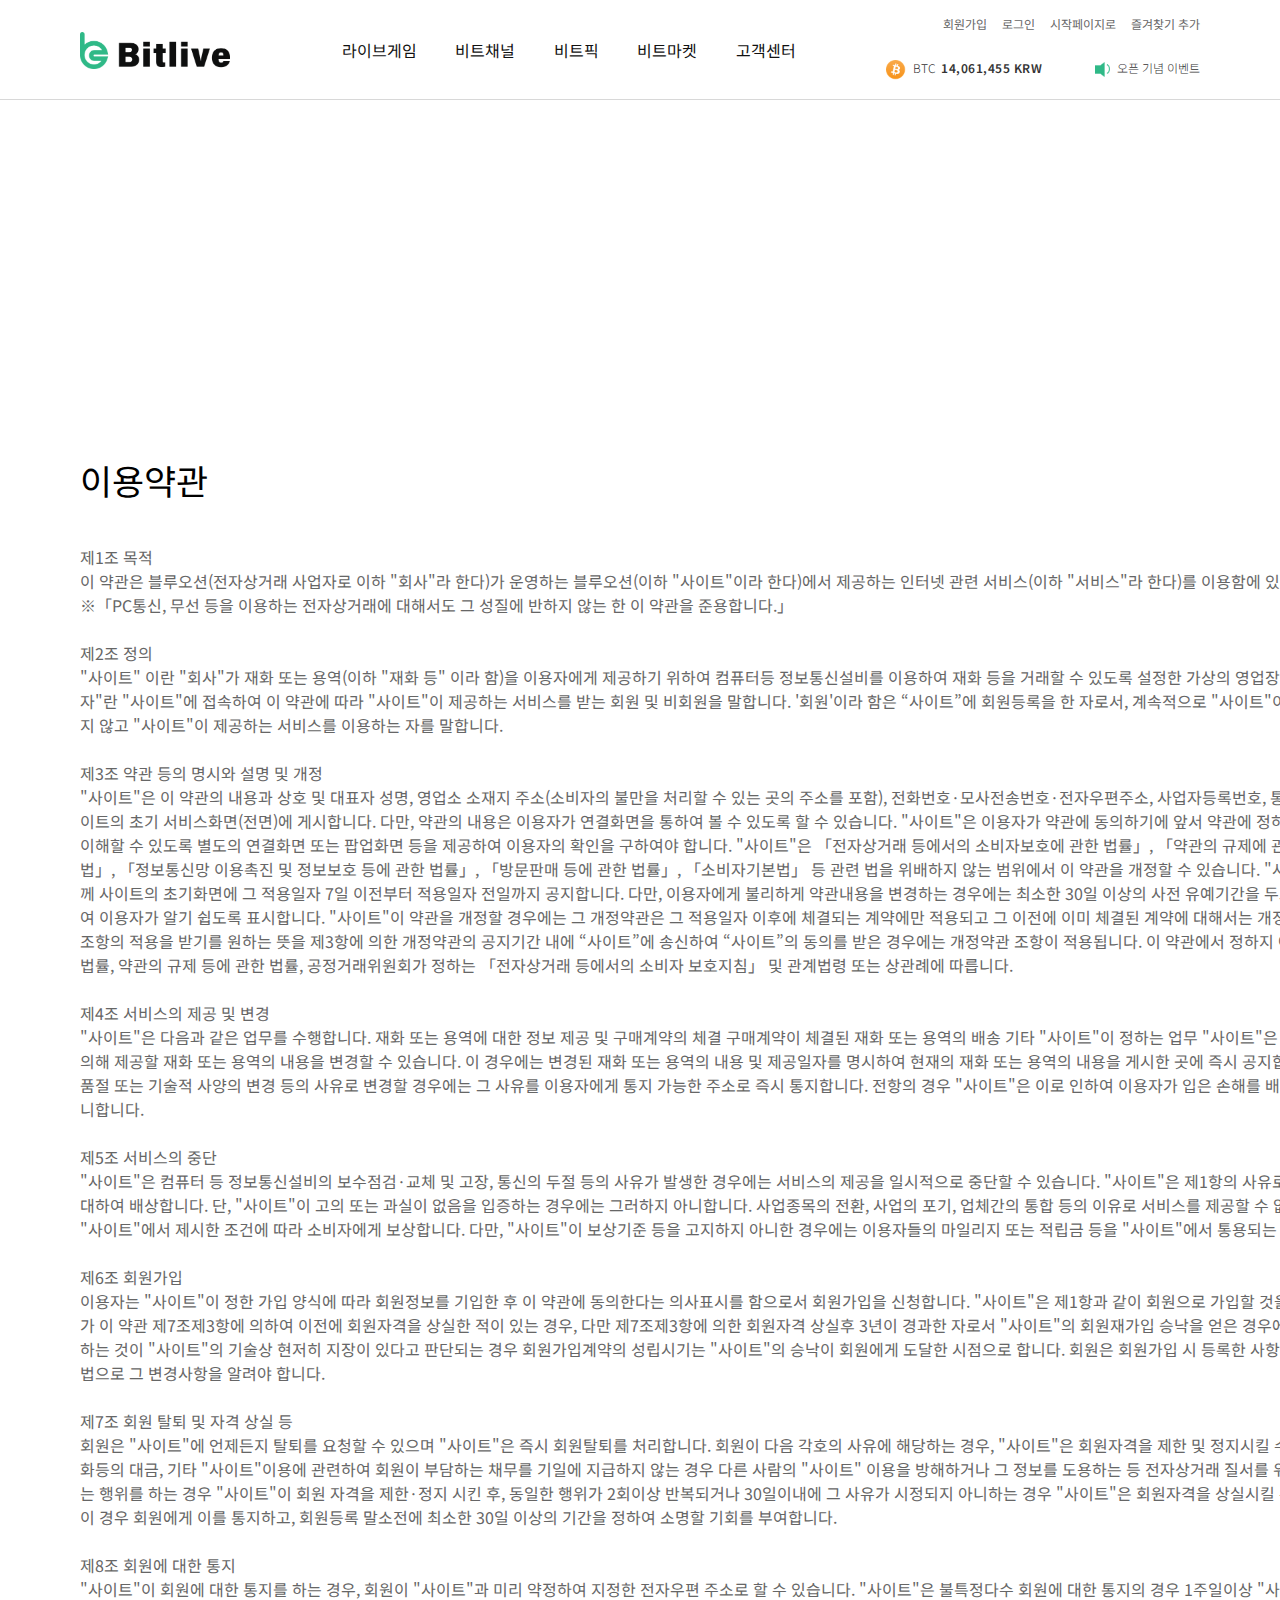
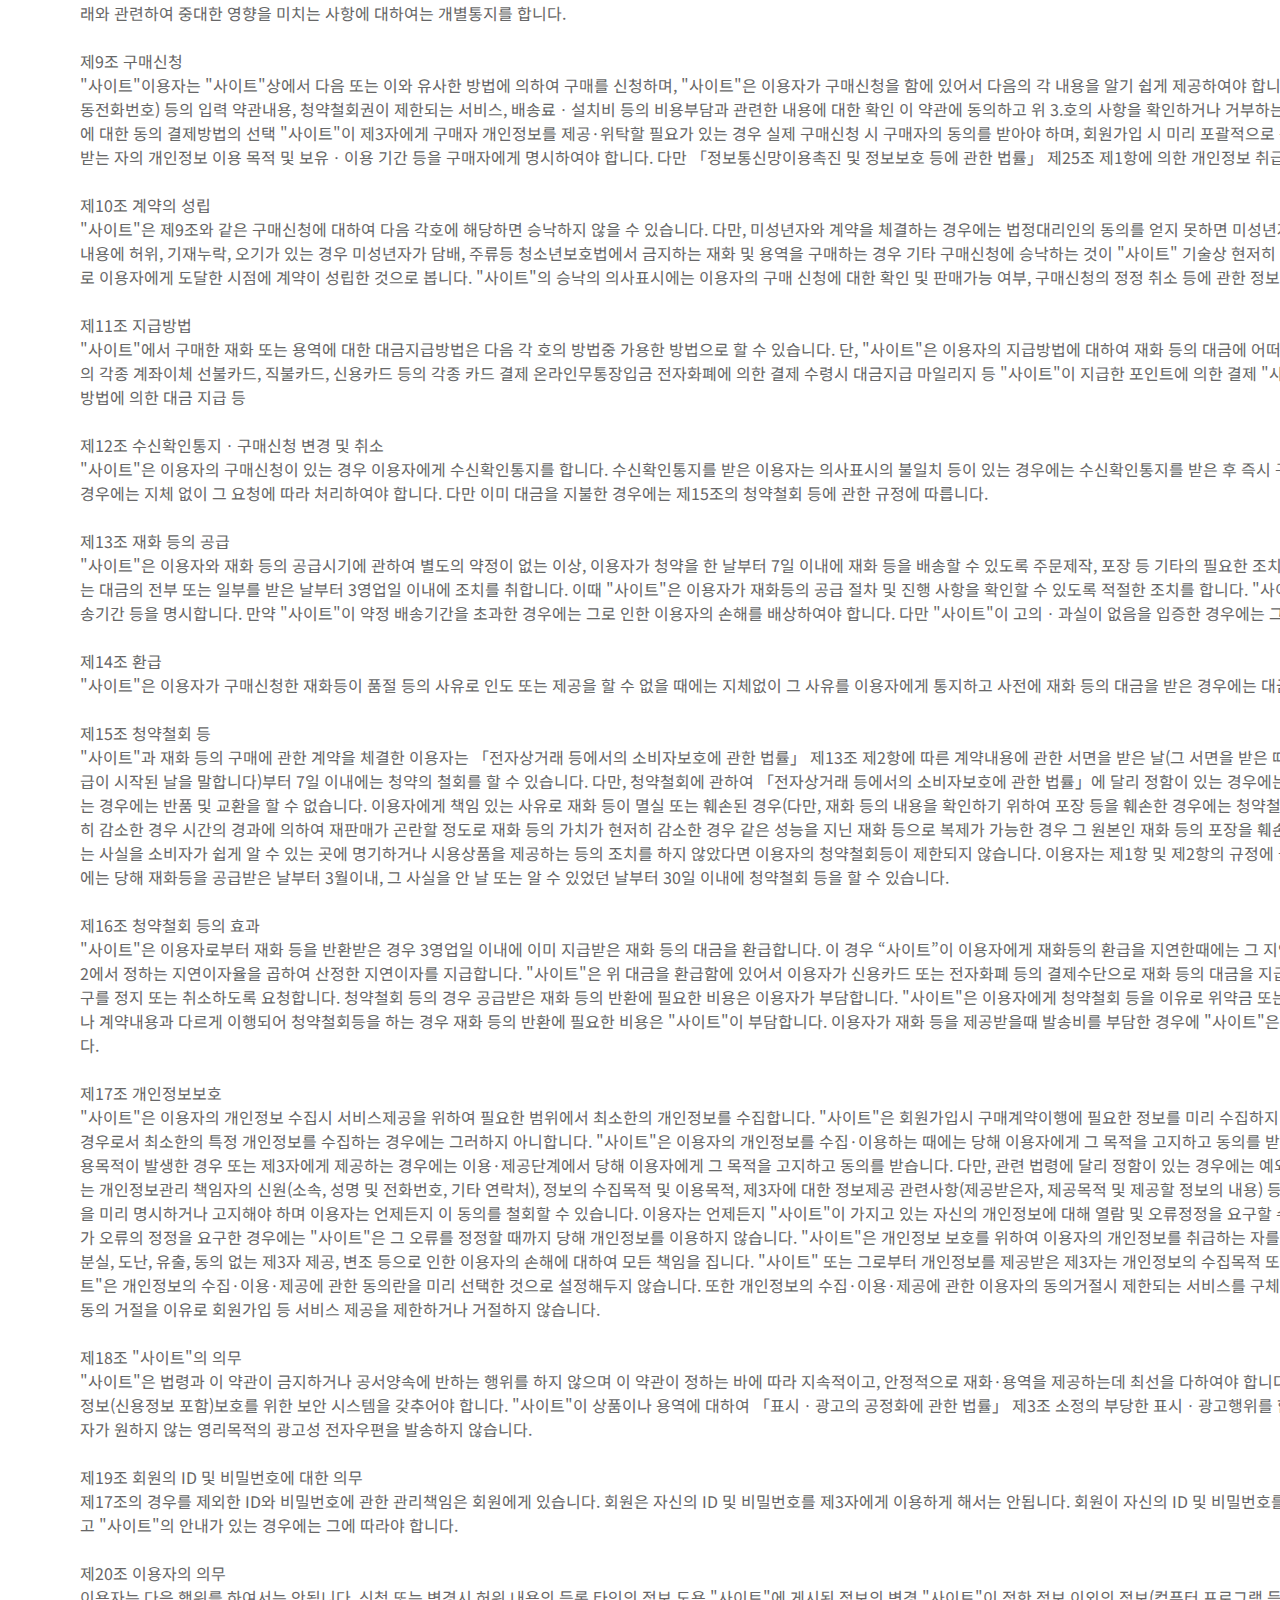
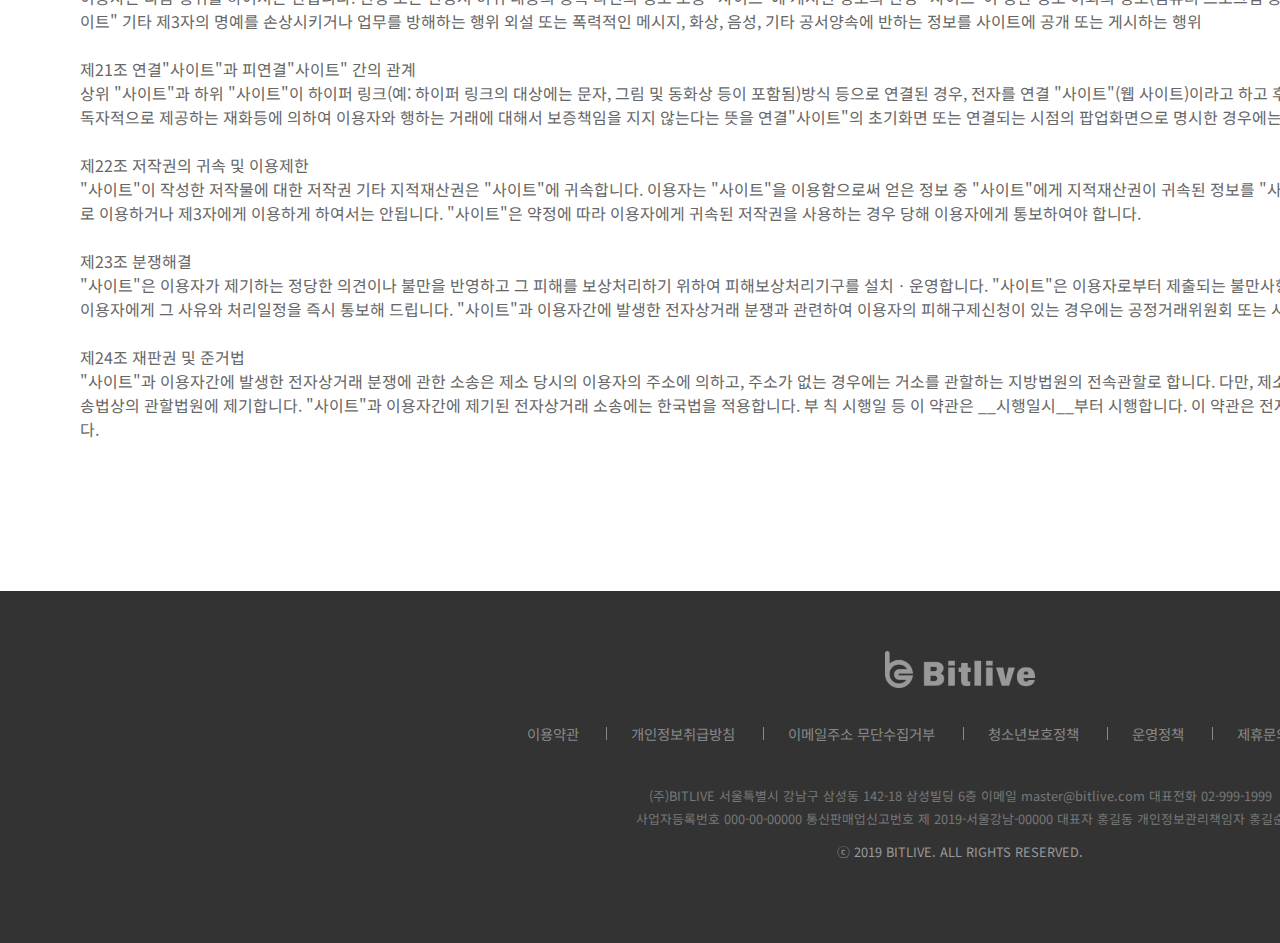
==== commit 27f8205f: "add upbit page" ====
--- a/sub/term_of_service.html
+++ b/sub/term_of_service.html
@@ -18,7 +18,7 @@
             <a href="#" class="youtube"><img src="../img/ic_youtube.png" alt="유튜브">공식 유튜브</a>
             <a href="#" class="kakao"><img src="../img/ic_kakao.png" alt="카카오 플러스 친구">플러스 친구</a>
         </aside>
-        <article class="visual sub-visual">
+        <article class="visual sub-visual use">
             <div class="header-fix">
                 <div class="contents">
                     <header>
--- a/css/style.css
+++ b/css/style.css
@@ -19,6 +19,7 @@
 ::-webkit-scrollbar-button:start:decrement, 
 ::-webkit-scrollbar-button:end:increment {display: none; width: 12px;height: 12px; background: url() rgba(0,0,0,.05);}
 ::-webkit-scrollbar-thumb {  background: rgba(0,0,0,.1);  }
+
 
 /* modal */
 .modal {
@@ -218,12 +219,14 @@
     background-color: #fff;
 }
 .visual {
+    position: relative;
     width: 100%;
     height: 600px;
     background-image: url(../img/visual_bg.png);
     background-size: cover;
 }
 .visual header {
+    padding: 0 80px;
     width: 100%;
     height: 100px;
 }
@@ -307,7 +310,7 @@
 .visual header .notice-area {
     position: absolute;
     bottom: 20px;
-    right: 0;
+    right: 80px;
     color: #333;
     font-size: 0.75rem;
     font-weight: 300;
@@ -378,6 +381,19 @@
 .container .slide-area li:hover span {
     color: #2fb987;
     font-weight: 500;
+}
+.container .slide-area li .ready {
+   position: absolute;
+   top: 0;
+   width: 100%;
+   height: 100%;
+   font-size: 1.5rem;
+   font-weight: 500;
+   line-height: 220px;
+   color: #fff;
+   background-color: rgba(0,0,0,0.3);
+   border-radius: 10px;
+   z-index: 10;
 }
 .container .slide-area li a {
     display: block;
@@ -645,6 +661,7 @@
     background-size: cover;
 }
 .fix-area .chat-area .chat-mid {
+    position: relative;
     padding: 0 10px 0 30px;
 
 }
@@ -726,6 +743,10 @@
     font-weight: 600;
     text-indent: 6px;
 }
+
+.broadcast-area ul {
+    position: relative;
+}
 .broadcast-area li {
     float: left;
     position: relative;
@@ -734,6 +755,22 @@
     font-size: 0.8rem;
     background-color: #fff;
     border: 1px solid #e5e5e5;
+}
+.broadcast-area li.ready {
+    position: absolute;
+    padding-top: 203px;
+    margin: 0;
+    width: 100%;
+    height: 100%;
+    text-align: center;
+    border: 0;
+    background-color: rgba(255,255,255,0.8);
+    z-index: 1;
+}
+.broadcast-area li.ready img {
+    display: inline-block;
+    width: 583px;
+    height: 210px;
 }
 .broadcast-area li img {
     display: block;
@@ -900,7 +937,7 @@
     height: 500px;
 }
 .notice-detail-area .info-area p {
-    font-size: 0.875rem;
+    font-size: 1rem;
     color: #666;
 }
 .notice-detail-area .comment-area {
@@ -1010,8 +1047,8 @@
 .notice-detail-area .list-btn {
     display: inline-block;
     margin-top: 40px;
-    width: 100px;
-    height: 40px;
+    width: 110px;
+    height: 45px;
     color: #fff;
     font-size: 0.93rem;
     background-color: #aaa;
@@ -1099,6 +1136,9 @@
     background-color: #aaa;
 }
 /* 이용약관 */
+.use {
+    background-image: url(../img/use_visual_bg.png);
+}
 .term-of-service {
     padding: 80px 0 150px;
 
@@ -1181,6 +1221,766 @@
 .question-area .caution span {
     color: #666;
 }
+
+/* 1:1 문의 detail */
+.question-detail .sub-visual {
+    background-image: url(../img/question_visual_bg.png);
+}
+.question-detail .profile {
+    float: left;
+    margin: -10px 25px 0 0;
+    width: 40px;
+    height: 40px;
+    border-radius: 50%;
+}
+.question-detail .commnet-bx {
+    padding: 40px 0 30px;
+}
+.question-detail .comment-area {
+    margin-left: 65px;
+    margin-bottom: 40px;
+    padding: 0;
+}
+.question-detail .comment-area button {
+    width: 125px;
+    height: 100px;
+    font-weight: 600;
+}
+.question-detail .comment-area .text-area {
+    position: relative;
+    width: 1010px;
+}
+.question-detail .comment-area .text-area::before {
+    content: '';
+    position: absolute;
+    display: block;
+    top: -1px;
+    left: -10px;
+    width: 17px;
+    height: 10px;
+    border-top: 1px solid #bbb;
+    box-shadow: inset 0 1px 1px rgba(0, 0, 0, 0.075);
+    transform: rotate(228deg);
+    z-index: 2;
+}
+.question-detail .comment-area .active::before {
+    border-color: #66afe9;
+    box-shadow: inset 0 1px 1px rgba(0, 0, 0, 0.075), 0 0 8px rgba(102, 175, 233, 0.6);
+}
+.question-detail .comment-area .text-area::after {
+    content: '';
+    position: absolute;
+    display: block;
+    top: 0;
+    left: -10px;
+    width: 20px;
+    height: 13px;
+    border-top: 1px solid #bbb;
+    background-color: #fff;
+    box-shadow: inset 0 1px 1px rgba(0, 0, 0, 0.075);
+    
+}
+.question-detail .comment-area .active::after {
+    border-color: #66afe9;
+    box-shadow: inset 0 1px 1px rgba(0, 0, 0, 0.075), 0 0 8px rgba(102, 175, 233, 0.6);
+    
+}
+.question-detail .emojionearea .emojionearea-editor {
+    height: 60px;
+}
+.question-detail .customer-comment-area {
+    margin: 0;
+    border: 0;
+}
+.question-detail .comment-view-area .comment-view {
+    margin-left: 65px;
+}
+.question-detail .comment-view {
+    width: 100%;
+    border: 0;
+    margin: 0;
+}
+.question-detail .comment-viwebx {
+    position: relative;
+    padding: 20px 30px;
+    margin-left: 65px;
+    width: 1150px;
+    height: 100%;
+    background-color: #f6f6f6;
+}
+.question-detail .comment-viwebx p:first-child {
+    margin-bottom: 10px;
+}
+.question-detail .comment-viwebx strong {
+    font-size: 15px;
+    font-weight: 500;
+}
+.question-detail .comment-viwebx span {
+    color: #666;
+    font-size: 14px;
+}
+.question-detail .comment-viwebx .day {
+    margin-left: 10px;
+    color: #999;
+    font-size: 12px;
+}
+.question-detail .comment-viwebx::before {
+    content: '';
+    position: absolute;
+    width: 0px;
+    height: 0px;
+    top: 0;
+    left: -13px;
+    border: 20px solid #f6f6f6;
+    border-color: #f6f6f6 transparent transparent transparent;
+}
+.question-detail .manager-comment-area {
+    margin-bottom: 40px;
+}
+.question-detail .manager-comment-area .comment-viwebx {
+    width: 1210px;
+    height: 100%;
+}
+.question-detail .manager-comment-area .comment-viwebx strong {
+    color: #2fb987;
+}
+.question-detail .manager-comment-area .comment-viwebx .question-btn {
+    margin-top: 10px;
+    width: 90px;
+    height: 35px;
+    color: #fff;
+    border-radius: 5px;
+    background-color: #2fb987;
+}
+.question-detail .emojionearea .emojionearea-picker.emojionearea-picker-position-top {
+    top: 50px;
+}
+/* 1:1 문의 리스트 */
+.question-list .sub-visual {
+    background-image: url(../img/question_visual_bg.png);
+}
+.question-list .broadcast-area {
+    margin: 0;
+    padding-left: 370px;
+    width: 100%;
+}
+.question-list .broadcast-area img {
+    margin: 200px auto 600px;
+    width: 583px;
+    height: 210px;
+}
+    
+/* 이메일주소 무단수집거부 */
+.email {
+    padding: 80px 0 150px;
+}
+.email h3 {
+    margin-bottom: 40px;
+    font-size: 2.18rem;
+
+}
+.email-area {
+    padding: 80px 0;
+    font-size: 0;
+    text-align: center;
+    background-color: #f6f6f6;
+    border-radius: 10px;
+}
+.email-area img {
+    width: 100px;
+    height: 100px;
+    display: inline-block;
+    margin-right: 40px;
+}
+.email-area p {
+    display: inline-block;
+    padding-top: 26px;
+    font-size: 1rem;
+    height: 100px;
+    color: #666;
+    text-align: left;
+    vertical-align: bottom;
+}
+
+/* 업비트 1분 비트코인 */
+.upbit {background-image: url(../img/question_visual_bg1.png);}
+
+.upbit-area {
+    position: relative;
+    width: 1060px;
+}
+.upbit-area .top-bx {
+    padding: 30px;
+    height: 530px; 
+    background-image: url(../img/banner.png);
+    background-size: cover;
+}
+.upbit-area .top-bx .left-btn-area {
+    position: relative;
+    float: left;
+    font-size: 0;
+}
+.upbit-area .top-bx .left-btn-area button {
+    vertical-align: text-bottom;
+}
+.upbit-area .top-bx .left-btn-area .navercafe {
+    width: 25px;
+    height: 25px;
+}
+.upbit-area .top-bx .left-btn-area .youtube-btn {
+    display: inline-block;
+    margin: 0 20px;
+}
+.upbit-area .top-bx .left-btn-area .youtube-btn a {
+    display: none;
+    position: absolute;
+    top: 38px;
+    width: 150px;
+    height: 40px;
+    line-height: 40px;
+    color: #fff;
+    font-size: 14px;
+    text-align: center;
+    background-color: rgba(0,0,0,0.4);
+    border-radius: 5px;
+}
+.upbit-area .top-bx .left-btn-area .youtube-btn a.active {
+    display: block;
+}
+.upbit-area .top-bx .left-btn-area .youtube-btn a::before {
+    content: '';
+    position: absolute;
+    top: -10px;
+    left: 10px;
+    border: 5px solid transparent;
+    border-bottom-color: rgba(0,0,0,0.4);
+}
+.upbit-area .top-bx .left-btn-area .Ytube {
+    width: 31px;
+    height: 21px;
+}
+.upbit-area .top-bx .left-btn-area .share {
+    width: 21px;
+    height: 21px;
+}
+.upbit-area .top-bx .right-btn-area {
+    float: right;
+}
+.upbit-area .top-bx .right-btn-area button+button{
+    margin-left: 15px;
+}
+.upbit-area .top-bx .right-btn-area .sound {
+    width: 29px;
+    height: 24px;
+    background-image: url(../img/ic_sound.png);
+    background-size: cover;
+}
+.upbit-area .top-bx .right-btn-area .sound.active {
+    background-image: url(../img/ic_sound_y.png);
+}
+.upbit-area .top-bx .right-btn-area .question {
+    width: 26px;
+    height: 26px;
+}
+.upbit-area .mid-bx {
+    height: 830px; 
+    background-color: #f6f6f6;
+}
+.upbit-area .btm-bx {
+    padding: 45px 80px;
+    font-size: 0;
+    color: #aaa;
+    background-color: #333;
+}
+.upbit-area .btm-bx div {
+    display: inline-block;
+    font-size: 16px;
+    vertical-align: middle;
+}
+.upbit-area .btm-bx strong {
+    margin-right: 80px;
+    color: #fff;
+    font-size: 20px;
+    font-weight: 500;
+}
+.upbit-area .btm-bx .r-point {
+    color: #ff0000;
+}
+.upbit-area .btm-bx .w-point {
+    color: #fff;
+    font-weight: 500;
+}
+.upbit-area .content-bx {
+    position: absolute;
+    width: 940px;
+    top: 480px;
+    left: 90px;
+    font-size: 0;
+    box-shadow: 0px 20px 30px 0px rgba(0,13,56,0.2);
+    border-bottom-left-radius: 10px;
+    border-bottom-right-radius: 10px;
+}
+.upbit-area .content-bx .top-content-bx{
+    display: table;
+    width: 100%;
+}
+.upbit-area .content-bx .in-bx {
+    display: table-cell;
+    font-size: 16px;
+    vertical-align: top;
+}
+.upbit-area .content-bx .in-bx .title {
+    padding:  27px 0;
+    text-align: center;
+    color: #fff;
+    background-color: #023388;
+}
+.upbit-area .content-bx .l-bx {
+    width: 30%;
+}
+.upbit-area .content-bx .l-bx .title {
+    border-top-left-radius: 10px;
+}
+.upbit-area .content-bx .l-bx .title img {
+    display: inline-block;
+    width: 130px;
+}
+.upbit-area .content-bx .chat-list {
+    float: none;
+    position: relative;
+    margin: 0;
+    padding: 16px 20px;
+    width: 100%;
+    font-size: 16px;
+    border: 0;
+    border-bottom: 1px solid #f6f6f6;
+    cursor: pointer;
+}
+.upbit-area .content-bx .l-bx .chat-list:hover {
+    background-color: #eee;
+}
+.upbit-area .content-bx .l-bx .chat-list:hover .list-cnt span {
+    color: #0062df;
+    font-weight: 600;
+}
+.upbit-area .content-bx .chat-list .chat-list-in {
+    display: block;
+}
+.upbit-area .content-bx .chat-list .num {
+    display: inline-block;
+    margin-right: 16px;
+    vertical-align: sub;
+}
+.upbit-area .content-bx .chat-list .num img {
+    width: 8px;
+    height: auto;
+}
+.upbit-area .content-bx .chat-list .list-cnt {
+    display: inline-block;
+    text-align: center;
+    vertical-align: middle;
+}
+.upbit-area .content-bx .chat-list .list-cnt .arrow {
+    position: absolute;
+    top: 50%;
+    margin-top: -6px;
+    right: 20px;
+    width: 9px;
+    height: auto;
+}
+.upbit-area .content-bx .chat-list .list-cnt span {
+    display: block;
+    width: 166px;
+    color: #666;
+}
+.upbit-area .content-bx .chat-list .chat-img {
+    display: inline-block;
+    width: 80px;
+    height: 80px;
+}
+.upbit-area .content-bx .l-bx .bottom-btn-wrap {
+    border-bottom-left-radius: 10px;
+}
+.upbit-area .content-bx .bottom-btn-wrap {
+    text-align: center;
+    background-color: #fff;
+    border-top: 1px solid #dbdbdb;
+}
+.upbit-area .content-bx .bottom-btn {
+    margin: 30px 0;
+    width: 210px;
+    height: 50px;
+    color: #fff;
+    border-radius: 40px;
+    background-color: #0062df;
+}
+.upbit-area .content-bx .chat_btn {
+    display: inline-block;
+    margin-top: 5px;
+    width: 88px;
+    height: auto;
+}
+.upbit-area .content-bx .w_arrow {
+    display: inline-block;
+    margin-top: 1px;
+    margin-left: 10px;
+    vertical-align: text-top;
+}
+.upbit-area .content-bx .m-bx {
+    position: relative;
+    width: 40%;
+    background-color: #052357;
+}
+.upbit-area .content-bx .m-bx .title {
+    color: rgba(255, 255, 255, 0.6);
+    background-color: #002777;
+}
+.upbit-area .content-bx .m-bx .title .clock{
+    display: inline-block;
+    margin-right: 10px;
+    width: 20px;
+    height: 20px;
+    vertical-align: sub;
+}
+.upbit-area .content-bx .m-bx .content {
+    position: relative;
+    padding: 55px 0;
+    height: 100%;
+}
+.upbit-area .content-bx .m-bx .content p {
+    position: absolute;
+    top: 50%;
+    left: 50%;
+    margin-top: -30px;
+    margin-left: -140px;
+    width: 280px;
+    height: 60px;
+    line-height: 60px;
+    color: #fff;
+    text-align: center;
+    background-color: rgba(0,0,0,0.8);
+    border-radius: 30px;
+}
+.upbit-area .content-bx .m-bx .content .graph{
+    margin-left: 23px;
+    width: 330px;
+    height: auto;
+}
+.upbit-area .content-bx .m-bx .content-btm {
+    position: absolute;
+    bottom: 0;
+    padding: 30px 40px;
+    width: 100%;
+    font-size: 0;
+    background-color: #002b76;
+}
+.upbit-area .content-bx .m-bx .content-btm .left-bar {
+    position: relative;
+    display: inline-block;
+    width: 50%;
+    height: 20px;
+    background-color: #052357;
+    border-radius: 10px;
+    vertical-align: top;
+}
+.upbit-area .content-bx .m-bx .content-btm .left-bar::before {
+    content: '';
+    position: absolute;
+    right: 0;
+    width: 65.56%;
+    height: 100%;
+    background-color: #0062df;
+    border-radius: 10px;
+}
+.upbit-area .content-bx .m-bx .content-btm .left-bar span {
+    left: 10px;
+}
+.upbit-area .content-bx .m-bx .content-btm .pg-bar {
+    position: relative;
+}
+.upbit-area .content-bx .m-bx .content-btm .pg-bar+.pg-bar {
+    margin-top: 14px;
+}
+.upbit-area .content-bx .m-bx .content-btm .pg-bar span {
+    position: absolute;
+    color: #fff;
+    font-size: 12px;
+    z-index: 10;
+}
+.upbit-area .content-bx .m-bx .content-btm .pg-bar .bar-btn {
+    position: absolute;
+    left: 50%;
+    top: 50%;
+    margin-top: -12px;
+    margin-left: -36px;
+    width: 72px;
+    height: 25px;
+    color: #fff;
+    font-size: 12px;
+    line-height: 25px;
+    text-align: center;
+    background: linear-gradient(to left, #0062df, #529eff);
+    border-radius: 20px;
+    z-index: 12;
+
+}
+.upbit-area .content-bx .m-bx .content-btm .pg-bar:nth-child(2) .bar-btn {
+    background: linear-gradient(to left, #e84c3d, #ff6f61);
+
+}
+.upbit-area .content-bx .m-bx .content-btm .pg-bar:nth-child(3) .bar-btn {
+    background: linear-gradient(to left, #555555, #8a8a8a);
+
+}
+.upbit-area .content-bx .m-bx .content-btm .pg-bar .bar-btn img {
+    display: inline-block;
+    margin-top: 6px;
+}
+.upbit-area .content-bx .m-bx .content-btm .right-bar {
+    position: relative;
+    display: inline-block;
+    padding-right: 10px;
+    width: 50%;
+    height: 20px;
+    background-color: #052357;
+    border-radius: 10px;
+}
+.upbit-area .content-bx .m-bx .content-btm .right-bar::before {
+    content: '';
+    position: absolute;
+    left: 0;
+    width: 80%;
+    height: 100%;
+    background-color: #e84c3d;
+    border-radius: 10px;
+}
+.upbit-area .content-bx .m-bx .content-btm .right-bar span {
+    right: 10px;
+}
+.upbit-area .content-bx .r-bx {
+    width: 30%;
+    border-bottom-right-radius: 10px;
+}
+.upbit-area .content-bx .r-bx .title {
+    border-top-right-radius: 10px;
+}
+.upbit-area .content-bx .r-bx img {
+    display: inline-block;
+    width: 67px;
+}
+.upbit-area .content-bx .r-bx .chat-wrap {
+    height: 380px;
+    overflow-y: scroll;
+    background-color: #fff;
+}
+.upbit-area .content-bx .r-bx .chat-list {
+    padding: 12px 20px;
+}
+.upbit-area .content-bx .r-bx .chat-list .list-cnt {
+    font-size: 0;
+}
+.upbit-area .content-bx .r-bx .chat-list .num {
+    width: 40px;
+    color: #093687;
+    font-weight: 500;
+}
+.upbit-area .content-bx .r-bx .chat-list .circle {
+    width: 45px;
+    height: 45px;
+}
+.upbit-area .content-bx .r-bx .chat-list .circle+.circle {
+    margin-left: 8px;
+}
+.upbit-area .content-bx .r-bx .chat-list:hover .hover-bx {
+    display: block;
+}
+.upbit-area .content-bx .r-bx .hover-bx {
+    display: none;
+    position: absolute;
+    top: 0;
+    left: 0;
+    width: 100%;
+    height: 100%;
+    color: #fff;
+    text-align: center;
+    line-height: 69px;
+    background-color: rgba(0,0,0,0.6);
+}
+.upbit-area .content-bx .r-bx .hover-bx strong {
+    font-weight: 600;
+}
+.upbit-area .content-bx .r-bx .hover-bx strong:nth-of-type(2) {
+    margin-left: 10px;
+}
+.upbit-area .content-bx .r-bx .hover-bx .y_point {
+    color: #fffc00;
+    font-size: 1.2rem;
+    font-weight: 700;
+}
+.upbit-area .content-bx .r-bx .bottom-btn-wrap {
+    border-bottom-right-radius: 10px;
+}
+.upbit-area .content-bx .r-bx .bottom-btn-wrap .analysis_go {
+    margin-top: 5px;
+    width: 102px;
+    height: auto;
+}
+.upbit-area .content-bx .r-bx .bottom-btn-wrap .w_arrow {
+    display: inline-block;
+    width: 7px;
+    margin-top: 1px;
+    margin-left: 10px;
+    vertical-align: text-top;
+}
+.upbit-area .btm-content-bx {
+    position: absolute;
+    margin-top: 30px;
+    top: 1050px;
+    left: 90px;
+    width: 940px;
+    background-color: #fff;
+    border-radius: 10px;
+    box-shadow: 0px 20px 30px 0px rgba(0,13,56,0.2);
+}
+.upbit-area .btm-content-bx .title {
+   padding: 20px 30px;
+   color: #fff;
+   background-color: #054cb2;
+   border-top-right-radius: 10px;
+   border-top-left-radius: 10px;
+}
+.upbit-area .btm-content-bx .title div {
+   float: left;
+}
+.upbit-area .btm-content-bx .title .point-bx .point {
+    margin-left: 10px;
+   font-size: 24px;
+   letter-spacing: 1px;
+}
+.upbit-area .btm-content-bx .title .point-bx .point .point-num {
+   font-weight: 600;
+}
+.upbit-area .btm-content-bx .point-inp-bx {
+    position: relative;
+    margin-left: 40px;
+    padding-right: 35px;
+   padding-bottom: 5px;
+   border-bottom: 3px solid #fff;
+}
+.upbit-area .btm-content-bx .point-inp-bx .reset_btn {
+   position: absolute;
+   bottom: 10px;
+   right: 0;
+   width: 20px;
+   height: 20px;
+}
+.upbit-area .btm-content-bx .point-inp-bx input{
+    width: 150px;
+    font-size: 22px;
+}
+.upbit-area .btm-content-bx .point-inp-bx input[type="number"]::-webkit-outer-spin-button,
+.upbit-area .btm-content-bx .point-inp-bx input[type="number"]::-webkit-inner-spin-button{
+    -webkit-appearance: none;
+    margin: 0;
+}
+.upbit-area .btm-content-bx .point-inp-bx input::placeholder{
+    color: #a5b4db;
+    font-size: 22px;
+}
+.upbit-area .btm-content-bx .title .btn-bx {
+    float: right;
+   font-size: 0;
+}
+.upbit-area .btm-content-bx .title .btn-bx button {
+   padding: 10px 33px;
+   font-weight: 500;
+   border: 1px solid #fff;
+   border-radius: 50px;
+}
+.upbit-area .btm-content-bx .title .btn-bx button+button {
+   margin-left: 10px;
+}
+.upbit-area .btm-content-bx .content {
+    padding: 30px;
+    border-bottom-left-radius: 10px;
+    border-bottom-right-radius: 10px;
+}
+.upbit-area .btm-content-bx .content .btn-bx{
+    float: left;
+}
+.upbit-area .btm-content-bx .content .btn-bx div+div {
+    margin-top: 8px;
+}
+.upbit-area .btm-content-bx .content .btn-bx button {
+    float: left;
+   width: 100px;
+   height: 50px;
+   color: #666;
+   font-size: 18px;
+   font-weight: 600;
+   background-color: #f6f6f6;
+   border-radius: 50px;
+}
+.upbit-area .btm-content-bx .content .btn-bx .r_point .active {
+   color: #fff;
+   background-color: #e84c3d;
+}
+.upbit-area .btm-content-bx .content .btn-bx .b_point .active {
+   color: #fff;
+   background-color: #0062df;
+}
+.upbit-area .btm-content-bx .content .btn-bx button+button {
+   margin-left: 10px;;
+}
+.upbit-area .btm-content-bx .content .text-bx {
+   float: left;
+   display: flex;
+   margin-left: 35px;
+   border: 1px solid #ddd;
+}
+.upbit-area .btm-content-bx .content .text-bx div {
+   float: left;
+   padding: 15px 22px;
+   vertical-align: top;
+}
+.upbit-area .btm-content-bx .content .text-bx div:first-child .title-cnt {
+   margin-bottom: 10px;
+}
+.upbit-area .btm-content-bx .content .text-bx div+div {
+   border-left: 1px solid #ddd;
+}
+.upbit-area .btm-content-bx .content .text-bx span {
+    display: block;
+    text-align: center;
+    color: #333;
+ }
+.upbit-area .btm-content-bx .content .text-bx .title-cnt {
+    margin-bottom: 5px;
+ }
+.upbit-area .btm-content-bx .content .text-bx .r_point {
+    font-size: 20px;
+    font-weight: 600;
+    color: #e84c3d;
+ }
+.upbit-area .btm-content-bx .content .text-bx .b_point {
+    font-size: 20px;
+    font-weight: 600;
+    line-height: 0.8;
+    color: #0062df;
+ }
+.upbit-area .btm-content-bx .content .text-bx .num-cnt {
+    font-size: 30px;
+    font-weight: 700;
+    color: #0062df;
+ }
+.upbit-area .btm-content-bx .content .batting {
+    float: right;
+ }
+.upbit-area .btm-content-bx .content .batting img {
+    margin-top: 5px;
+    width: 108px;
+    height: 108px;
+ }
 /* footer */
 footer {
     position: relative;
@@ -1236,6 +2036,7 @@
     color: #999;
 }
 
+
 @media (max-width:1440px) {
     .visual header nav {
         left: 20%;
